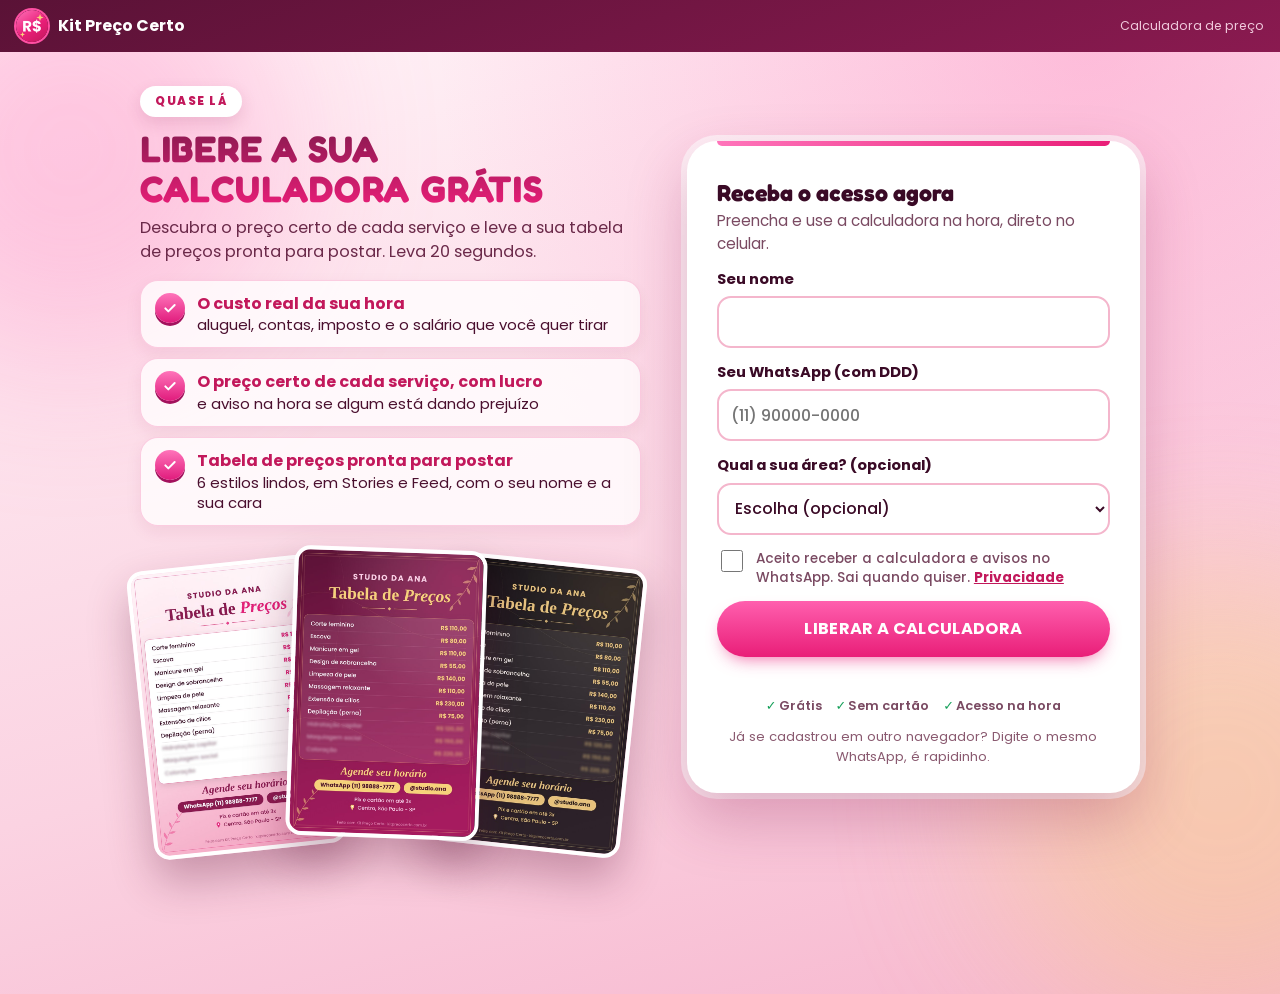
==== calculadora.html @ 75331046 "Calculadora: formulario de cadastro redesenhado (beneficios, previa das tabelas, card destacado) Co-" ====
<!doctype html>
<html lang="pt-BR"><head><meta charset="utf-8">
<meta name="viewport" content="width=device-width, initial-scale=1, viewport-fit=cover">
<meta name="robots" content="noindex,nofollow">
<title>Calculadora de preço · Kit Preço Certo</title>
<meta name="theme-color" content="#C2185B">
<link rel="icon" type="image/png" href="favicon.png"><link rel="apple-touch-icon" href="apple-touch-icon.png">
<link rel="preconnect" href="https://fonts.googleapis.com"><link rel="preconnect" href="https://fonts.gstatic.com" crossorigin>
<link href="https://fonts.googleapis.com/css2?family=Fredoka:wght@600;700&family=Poppins:wght@400;500;600;700;800&family=Dancing+Script:wght@700&family=Playfair+Display:ital,wght@0,500;0,600;0,700;1,500;1,600&display=swap" rel="stylesheet">
<style>
:root{--magenta:#C2185B;--magenta-d:#9C1049;--pink:#E91E78;--rose:#F4B6CC;--blush:#FCE9F0;--nude:#F8EDE6;--cream:#FFFAF7;--gold:#C9A24B;--gold-l:#F3E3B6;--ink:#3A0A26;--mut:#7A4A62;--line:#F0CFDB;--ok:#1b7a4a;--bad:#B00020;--yellow:#FFF3C4}
*{box-sizing:border-box}
html{-webkit-text-size-adjust:100%}
body{margin:0;background:var(--cream);color:var(--ink);font-family:Poppins,system-ui,sans-serif;font-size:16px;line-height:1.5;padding-bottom:calc(82px + env(safe-area-inset-bottom))}
.top{position:sticky;top:0;z-index:20;background:#fff;border-bottom:1px solid var(--line);padding:10px 16px;display:flex;align-items:center;gap:10px}
.top img{width:32px;height:32px;border-radius:50%}
.top b{color:var(--magenta);font-size:1rem}
.top span{margin-left:auto;font-size:.78rem;color:var(--mut)}
main{max-width:600px;margin:0 auto;padding:18px 16px 24px}
h1{font-family:"Playfair Display",Georgia,serif;font-size:1.65rem;line-height:1.15;margin:4px 0 6px}
h2{font-family:"Playfair Display",Georgia,serif;font-size:1.3rem;margin:0 0 4px}
.lead{color:var(--mut);margin:0 0 16px;font-size:.95rem}
.step{display:none}.step.on{display:block}
.card{background:#fff;border:1px solid var(--line);border-radius:18px;padding:16px;margin:0 0 14px;box-shadow:0 10px 24px rgba(194,24,91,.06)}
.card h3{margin:0 0 10px;font-size:1rem;color:var(--magenta)}
label{display:block;font-weight:600;font-size:.9rem;margin:12px 0 4px}
label small{font-weight:400;color:var(--mut)}
.in{width:100%;font:500 1.05rem Poppins,sans-serif;color:var(--ink);background:var(--yellow);border:1.5px solid #E8D48A;border-radius:12px;padding:12px 14px;min-height:48px;outline:none}
.in:focus{border-color:var(--magenta);box-shadow:0 0 0 3px rgba(194,24,91,.15)}
.in.txt{background:#fff;border-color:var(--line)}
.pre{position:relative}.pre i{position:absolute;left:14px;top:50%;transform:translateY(-50%);font-style:normal;color:var(--mut);font-weight:600;pointer-events:none}.pre .in{padding-left:44px}
.pc{position:relative}.pc i{position:absolute;right:14px;top:50%;transform:translateY(-50%);font-style:normal;color:var(--mut);font-weight:600;pointer-events:none}.pc .in{padding-right:36px}
.tot{display:flex;justify-content:space-between;align-items:baseline;border-top:2px dashed var(--line);margin-top:14px;padding-top:12px;font-weight:700}
.hero{background:linear-gradient(135deg,var(--magenta),var(--magenta-d));color:#fff;border-radius:20px;padding:20px 18px;text-align:center;margin:0 0 14px}
.hero small{color:var(--gold-l);font-weight:600;display:block}
.hero strong{display:block;font-family:"Playfair Display",Georgia,serif;font-size:2.6rem;line-height:1.1;margin:4px 0}
.hero p{margin:6px 0 0;font-size:.88rem;color:#FCE9F0}
.banner{background:var(--gold-l);border-radius:14px;padding:12px 14px;margin:0 0 14px;font-size:.9rem}
.banner button{margin-top:8px}
.btn{display:block;width:100%;border:0;border-radius:999px;padding:14px 18px;min-height:50px;font:700 1rem Poppins,sans-serif;color:#fff;background:linear-gradient(135deg,var(--pink),var(--magenta));box-shadow:0 8px 18px rgba(194,24,91,.25);cursor:pointer}
.btn.o{background:#fff;color:var(--magenta);border:2px solid var(--rose);box-shadow:none}
.btn.s{display:inline-block;width:auto;min-height:40px;padding:8px 16px;font-size:.85rem}
.btn.g{background:none;border:0;box-shadow:none;color:var(--mut);text-decoration:underline;font-weight:500;min-height:40px}
.stats{display:grid;grid-template-columns:1fr 1fr;gap:10px;margin:0 0 14px}
.stat{background:#fff;border:1px solid var(--line);border-top:3px solid var(--gold);border-radius:14px;padding:10px 12px;text-align:center}
.stat small{display:block;font-size:.7rem;text-transform:uppercase;letter-spacing:.04em;color:var(--mut)}
.stat b{font-family:"Playfair Display",Georgia,serif;font-size:1.6rem;color:var(--magenta);line-height:1.2}
.svc{background:#fff;border:1px solid var(--line);border-radius:18px;padding:14px;margin:0 0 12px;box-shadow:0 10px 24px rgba(194,24,91,.06)}
.svc .g3{display:grid;grid-template-columns:1fr 1fr 1fr;gap:8px}
.svc label{margin:10px 0 3px;font-size:.78rem}
.extag{display:inline-block;margin-left:6px;background:#FFF0C2;color:#8A6208;border-radius:999px;padding:1px 9px;font-size:.66rem;font-weight:700;text-transform:uppercase;letter-spacing:.04em;vertical-align:middle}
.hint{margin:-4px 0 10px;font-size:.88rem;color:#7a4a62}.hint b{color:#C2185B}
.svc .in{padding:10px 10px;font-size:1rem}
.svc .pre .in{padding-left:34px}.svc .pre i{left:10px}
.res{margin-top:12px;background:var(--blush);border-radius:14px;padding:12px 14px;display:flex;align-items:center;justify-content:space-between;gap:10px}
.res small{display:block;color:var(--mut);font-size:.72rem;text-transform:uppercase;letter-spacing:.04em}
.res strong{font-family:"Playfair Display",Georgia,serif;font-size:1.8rem;color:var(--magenta);line-height:1.1}
.badge{display:inline-block;border-radius:999px;padding:5px 12px;font-size:.78rem;font-weight:700}
.b-ok{background:#d9f3e3;color:var(--ok)}.b-at{background:#fff0c2;color:#8a6208}.b-pr{background:#ffd9e6;color:var(--bad)}.b-no{background:#eee;color:#666}
.lucro{margin-top:8px;font-size:.88rem;color:var(--mut)}.lucro b.neg{color:var(--bad)}
.rm{float:right;font-size:.8rem}
details{background:#fff;border:1px solid var(--line);border-radius:14px;padding:12px 14px;margin:0 0 14px}
summary{font-weight:600;cursor:pointer}
details p{margin:8px 0 0;font-size:.9rem;color:var(--mut)}
.tbl{width:100%;border-collapse:collapse}.tbl td{padding:11px 4px;border-bottom:1px solid var(--line)}.tbl td:last-child{text-align:right;font-weight:700;color:var(--magenta)}
.note{font-size:.8rem;color:var(--mut)}
.nav{position:fixed;left:0;right:0;bottom:0;z-index:30;background:#fff;border-top:1px solid var(--line);display:grid;grid-template-columns:repeat(3,1fr);padding:6px 8px calc(6px + env(safe-area-inset-bottom))}
.nav button{background:none;border:0;border-radius:12px;padding:8px 4px;font:600 .78rem Poppins,sans-serif;color:var(--mut);cursor:pointer;display:flex;flex-direction:column;align-items:center;gap:2px;min-height:54px}
.nav button b{display:grid;place-items:center;width:26px;height:26px;border-radius:50%;background:var(--blush);color:var(--magenta);font-size:.85rem}
.nav button.on{color:var(--magenta)}.nav button.on b{background:var(--magenta);color:#fff}
.toast{position:fixed;left:50%;bottom:calc(92px + env(safe-area-inset-bottom));transform:translateX(-50%);background:var(--ink);color:#fff;border-radius:999px;padding:10px 18px;font-size:.88rem;opacity:0;pointer-events:none;transition:opacity .25s;z-index:40}
.toast.show{opacity:1}
#imgmodal{position:fixed;inset:0;z-index:60;background:rgba(58,10,38,.88);overflow:auto;padding:16px;display:flex;justify-content:center}
#imgmodal .mbox{max-width:420px;width:100%;margin:auto;text-align:center;color:#fff}
#imgmodal .mt{margin:0 0 10px;font-size:.92rem}
#imgmodal img{width:100%;border-radius:14px;margin:0 0 12px;-webkit-touch-callout:default;-webkit-user-select:auto;user-select:auto}
#imgmodal .btn.g{color:#fff}
@media(min-width:700px){.nav{max-width:600px;margin:0 auto;border:1px solid var(--line);border-radius:18px 18px 0 0}}

/* ===== visual v2 (ameixa + rosa) ===== */
:root{--plum:#5a1236;--plum2:#8a1a50;--hot:#FF4FA3;--hot2:#E91E78;--disp:Fredoka,Poppins,sans-serif;--script:"Dancing Script","Segoe Script",cursive}
.top{background:linear-gradient(135deg,var(--plum),var(--plum2));border-bottom:0}
.top b{color:#fff}.top span{color:#F0C9DC}
.top img{box-shadow:0 0 0 2px var(--hot)}
h1{font-family:var(--disp);font-weight:400;text-transform:uppercase;letter-spacing:.02em;font-size:2.2rem;line-height:1.05;margin:4px 0 8px;background:linear-gradient(180deg,var(--plum2),var(--hot2));-webkit-background-clip:text;background-clip:text;-webkit-text-fill-color:transparent;color:transparent}
h2{font-family:Poppins,sans-serif;font-weight:800;font-size:1.35rem}
.card h3,.svc h3{text-transform:uppercase;letter-spacing:.05em;font-size:.82rem;font-weight:800;color:var(--hot2)}
.card{border-radius:22px;border-color:#F4C4D8}
.hero{background:radial-gradient(circle at 90% 0,rgba(255,79,163,.45),transparent 50%),linear-gradient(160deg,var(--plum),var(--plum2) 62%,#c2185b 135%);border-radius:24px;box-shadow:0 18px 40px rgba(36,8,24,.3)}
.hero small{color:#f6d27a;text-transform:uppercase;letter-spacing:.08em;font-weight:700}
.hero strong{font-family:Poppins,sans-serif;font-weight:800;text-shadow:0 0 24px rgba(255,79,163,.7)}
.btn{background:linear-gradient(135deg,var(--hot),var(--hot2));text-transform:uppercase;letter-spacing:.04em;font-weight:800;font-size:.92rem;box-shadow:0 10px 24px rgba(233,30,120,.4)}
.btn.o{background:#fff;color:var(--hot2);border-color:var(--hot)}
.btn.g{background:none;text-transform:none;letter-spacing:0;font-weight:500}
.btn.s{font-size:.8rem}
.stat{border-top:0;border-radius:18px;background:linear-gradient(180deg,#fff,var(--blush));border-color:#F4C4D8}
.stat b{font-family:Poppins,sans-serif;font-weight:800}
.res strong{font-family:Poppins,sans-serif;font-weight:800;color:var(--hot2)}
.banner{background:var(--blush);border:1px solid #F4C4D8;border-radius:16px}
.nav{background:var(--plum);border-top:0}
.nav button{color:#E3B9CE}.nav button b{background:rgba(255,255,255,.12);color:#fff}
.nav button.on{color:#fff}.nav button.on b{background:linear-gradient(135deg,var(--hot),var(--hot2));box-shadow:0 0 0 2px #fff}
@media(min-width:700px){.nav{border:0}}
.tbl td:last-child{color:var(--hot2);white-space:nowrap;padding-left:12px}

/* ===== visual v3: igual ao site (topo vinho, titulo cromado, botoes 3D, brilhos de fundo) ===== */
:root{--script:"Dancing Script","Segoe Script",cursive}
html{background:var(--cream)}
body{background:transparent}
body::before,body::after{content:"";position:fixed;z-index:-1;pointer-events:none;border-radius:50%;filter:blur(80px)}
body::before{width:420px;height:420px;left:-140px;top:-60px;background:#FF7DBB;opacity:.35;animation:f1 16s ease-in-out infinite}
body::after{width:460px;height:460px;right:-170px;bottom:-120px;background:#f6d27a;opacity:.4;animation:f2 18s ease-in-out infinite}
@keyframes f1{0%,100%{transform:translate(0,0)}50%{transform:translate(40px,50px)}}
@keyframes f2{0%,100%{transform:translate(0,0)}50%{transform:translate(-50px,-30px)}}
.top{background:linear-gradient(160deg,#5a1236,#8a1a50)}
main{padding-top:0}
.step>h1{margin:0 -16px;padding:18px 16px 4px;text-align:center;font-family:var(--disp);font-weight:700;text-transform:uppercase;letter-spacing:.025em;font-size:clamp(1.9rem,9vw,2.5rem);line-height:1.05;
  background:linear-gradient(180deg,#FFFFFF 0%,#FFFFFF 46%,#FFE1EF 62%,#FFA9D1 82%,#FF7DBB 100%),linear-gradient(160deg,#5a1236,#8a1a50);
  -webkit-background-clip:text;background-clip:text;-webkit-text-fill-color:transparent;color:transparent;position:relative;filter:drop-shadow(0 2px 0 #7d1148) drop-shadow(0 4px 0 #3a0a26)}
.step>h1:before{content:"♡";display:block;font-size:1.3rem;line-height:1;margin-bottom:6px;-webkit-text-fill-color:#FF8EC6;color:#FF8EC6;filter:drop-shadow(0 0 8px rgba(255,79,163,.8));font-family:Arial,sans-serif;font-weight:400}
.step>h1+.lead{margin:0 -16px 16px;padding:6px 18px 22px;text-align:center;color:#FFD3E8;background:linear-gradient(160deg,#5a1236,#8a1a50 70%,#c2185b 140%);font-size:.95rem}
.step>h1{background-color:transparent}
/* faixa vinho atras do titulo: pseudo do main */
.step{position:relative}
.step:before{content:"";position:absolute;left:-16px;right:-16px;top:0;height:92px;background:linear-gradient(160deg,#5a1236,#8a1a50);z-index:-1}
.btn:not(.s):not(.o):not(.g){background:linear-gradient(180deg,#FF74BA 0%,#FF3A98 48%,#E01B7C 100%);border:1.5px solid rgba(255,255,255,.6);letter-spacing:.03em;text-shadow:0 1px 2px rgba(120,0,60,.35);
  box-shadow:inset 0 2px 0 rgba(255,255,255,.55),inset 0 -3px 0 rgba(130,0,70,.22),0 5px 0 #A3125D,0 16px 30px rgba(233,30,120,.45);transition:transform .15s,box-shadow .15s}
.btn:not(.s):not(.o):not(.g):active{transform:translateY(4px);box-shadow:inset 0 2px 0 rgba(255,255,255,.5),0 1px 0 #A3125D,0 8px 16px rgba(233,30,120,.4)}
.btn.s{background:linear-gradient(180deg,#FF74BA,#E01B7C);border:1.5px solid rgba(255,255,255,.6);box-shadow:inset 0 2px 0 rgba(255,255,255,.5),0 3px 0 #A3125D}
.btn.o{border:2px solid var(--hot);box-shadow:0 4px 0 rgba(233,30,120,.25)}
.card h3{display:flex;align-items:center;gap:10px}
.card h3:before{content:"";width:12px;height:12px;border-radius:50%;background:radial-gradient(circle at 32% 25%,#FF8CC4,#FF4FA3 45%,#E91E78);box-shadow:0 0 0 3px #fff,0 0 0 4px rgba(233,30,120,.35)}
.hero small{font-family:var(--script);text-transform:none;font-size:1.5rem;letter-spacing:0;color:#f6d27a}
.nav button b{background:rgba(255,255,255,.14)}
.nav button.on b{background:radial-gradient(circle at 32% 25%,#FF8CC4,#FF4FA3 45%,#E91E78);color:#5a1236;box-shadow:0 0 0 3px #fff,0 0 0 4px rgba(233,30,120,.4)}
@media(prefers-reduced-motion:reduce){body::before,body::after{animation:none}}

.step:before{display:none}
.step>h1{background:linear-gradient(180deg,#5a1236,#701744);-webkit-background-clip:border-box;background-clip:border-box;-webkit-text-fill-color:#fff;color:#fff;filter:none;
  text-shadow:0 2px 0 #D43A86,0 4px 0 #7d1148,0 7px 10px rgba(20,2,12,.45)}
.step>h1:before{-webkit-text-fill-color:#FF8EC6;text-shadow:none}
.step>h1+.lead{background:linear-gradient(180deg,#701744,#8a1a50 60%,#a8195a)}
.btn.g,.btn.g.s{background:none;border:0;box-shadow:none;text-shadow:none;color:var(--mut);text-transform:none;letter-spacing:0}
.rm{padding:4px 8px}

h2,h3.title{font-family:var(--disp);font-weight:700;font-size:1.4rem;text-transform:none}
.card h3{font-family:Poppins,sans-serif}

.pvbox{max-width:360px;margin:0 auto 14px;border-radius:16px;overflow:hidden;box-shadow:0 14px 34px rgba(90,18,54,.25);background:#fff}
.pvbox canvas{display:block;width:100%;height:auto}
.sec{margin:0 0 8px;font-weight:700;color:var(--ink);display:flex;align-items:center;gap:8px}
.sec b{display:grid;place-items:center;width:24px;height:24px;border-radius:50%;background:linear-gradient(180deg,#FF74BA,#E01B7C);color:#fff;font-size:.8rem}
.sec small{font-weight:400;color:var(--mut)}
.themes{display:grid;grid-template-columns:repeat(3,1fr);gap:8px}
.themes button{border:2px solid #F0CFDB;background:#fff;border-radius:14px;padding:8px 6px 6px;cursor:pointer;font:600 .78rem Poppins,sans-serif;color:var(--ink);display:flex;flex-direction:column;align-items:center;gap:6px}
.themes button i{display:block;width:100%;height:34px;border-radius:9px}
.themes button.on{border-color:#E91E78;box-shadow:0 0 0 3px rgba(233,30,120,.18)}
.seg{display:grid;grid-template-columns:1fr 1fr;gap:8px}
.seg button{border:2px solid #F0CFDB;background:#fff;border-radius:999px;padding:10px;font:600 .88rem Poppins,sans-serif;color:var(--ink);cursor:pointer}
.seg button.on{background:#E91E78;border-color:#E91E78;color:#fff}
input[type=file].in{background:#fff;padding:10px}

/* v39: telas mais compactas no celular */
body{padding-bottom:calc(66px + env(safe-area-inset-bottom))}
main{padding-top:0}
.step>h1{font-size:clamp(1.35rem,6.2vw,1.75rem)!important;padding:12px 16px 2px!important;line-height:1.1!important}
.step>h1:before{display:none!important}
.step>h1+.lead{padding:2px 18px 14px!important;font-size:.85rem!important;margin-bottom:12px!important}
.stats{grid-template-columns:repeat(4,1fr);gap:6px;margin-bottom:10px}
.stat{padding:7px 4px;border-radius:12px}
.stat small{font-size:.58rem;line-height:1.15;letter-spacing:.02em}
.stat b{font-size:1.05rem!important}
.in{min-height:44px;padding:9px 12px;font-size:1rem}
.card{padding:14px;margin-bottom:10px}
.nav{padding:3px 8px calc(3px + env(safe-area-inset-bottom))}
.nav button{min-height:46px;padding:4px;font-size:.74rem;gap:1px}
.nav button b{width:22px;height:22px;font-size:.78rem;box-shadow:none!important}
.nav button.on b{box-shadow:0 0 0 2px #fff!important}

#studio,.svc input[data-f="n"],input.in.txt[data-f="n"]{font-weight:700}
/* botões unificados com o site (sem brilho) */
.btn.btn.btn.btn{display:flex;align-items:center;justify-content:center;text-align:center;gap:8px;width:100%;min-height:46px;padding:0 20px;border:0;border-radius:999px;font:700 .84rem Poppins,sans-serif;text-transform:uppercase;letter-spacing:.06em;text-shadow:none;color:#fff;background:linear-gradient(180deg,#FF5FAE,#E91E78);box-shadow:0 8px 18px -8px rgba(233,30,120,.75)}
.btn.btn.btn.btn:active{transform:translateY(1px);box-shadow:0 3px 8px -4px rgba(233,30,120,.6)}
.btn.s.btn.btn{display:inline-flex;width:auto;min-height:42px;padding:0 18px;font-size:.78rem}
.btn.o.btn.btn{background:#fff;color:#C2185B;border:1.5px solid #C2185B;box-shadow:none}
.btn.g.btn.btn{background:none;border:0;box-shadow:none;color:var(--mut);text-transform:none;letter-spacing:0;font-weight:500;min-height:40px;text-decoration:underline}
.btn[data-go]:after{content:"→";font-size:1.1em;line-height:1}
</style><script>try{if(/[?&]ignorar=1/.test(location.search))localStorage.setItem("umami.disabled","1");if(/[?&]ignorar=0/.test(location.search))localStorage.removeItem("umami.disabled")}catch(e){}</script>
<script defer src="https://stats.kitprecocerto.com.br/script.js" data-website-id="849c7c60-d34a-4f54-abd3-b72d5e8b705a"></script>
</head><body>
<script>(function(){var h=document.documentElement;try{if(/[?&]ignorar=1/.test(location.search))localStorage.setItem("kpc_ok","1");if(!localStorage.getItem("kpc_ok"))h.className+=" lock";}catch(e){h.className+=" lock";}})();</script>
<style>
html.lock main,html.lock nav,html.lock .toast{display:none!important}
html.lock{background:radial-gradient(circle at 85% 4%,rgba(255,79,163,.28),transparent 45%),linear-gradient(165deg,#fff4f8 0%,#fbd3e2 62%,#f4a7c3 120%) no-repeat;min-height:100%}
html.lock body{background:transparent;min-height:100vh}
#gate{display:none;padding:22px 18px 70px}
html.lock #gate{display:block}
#gate .gw{max-width:1000px;margin:0 auto;display:grid;gap:22px}
#gate .gk{display:inline-block;font:800 .74rem Poppins,sans-serif;letter-spacing:.13em;text-transform:uppercase;color:#C2185B;background:#fff;border-radius:999px;padding:7px 15px;box-shadow:0 6px 16px rgba(138,26,80,.14)}
#gate h1{margin:12px 0 8px;font:700 clamp(1.8rem,7.4vw,2.3rem)/1.08 Fredoka,Poppins,sans-serif;color:#5a1236}
#gate h1 em{font-style:normal;color:#E91E78}
#gate .gs{margin:0 0 16px;color:#6b2a4a;font-size:1.02rem;line-height:1.45}
#gate .gb{list-style:none;margin:0;padding:0;display:grid;gap:10px}
#gate .gb li{display:flex;gap:12px;align-items:flex-start;background:rgba(255,255,255,.78);border:1px solid rgba(233,30,120,.2);border-radius:18px;padding:12px 14px;box-shadow:0 6px 16px rgba(138,26,80,.08);color:#4a0f2e;font-size:.93rem;line-height:1.35}
#gate .gb i{flex:none;width:30px;height:30px;border-radius:50%;background:linear-gradient(180deg,#FF74BA,#E01B7C);display:grid;place-items:center;box-shadow:0 3px 0 #A3125D}
#gate .gb i svg{width:16px;height:16px;fill:none;stroke:#fff;stroke-width:3;stroke-linecap:round;stroke-linejoin:round}
#gate .gb b{display:block;color:#C2185B;font-size:1rem;margin-bottom:1px}
#gate .gt{display:flex;align-items:center;gap:12px;margin-top:16px}
#gate .gt .th{display:flex}
#gate .gt .th img{width:50px;height:76px;object-fit:cover;border-radius:9px;border:2px solid #fff;box-shadow:0 6px 14px rgba(90,18,54,.25);margin-left:-14px}
#gate .gt .th img:first-child{margin-left:0;transform:rotate(-5deg)}#gate .gt .th img:nth-child(2){transform:rotate(2deg)}#gate .gt .th img:nth-child(3){transform:rotate(-2deg)}#gate .gt .th img:nth-child(4){transform:rotate(5deg)}
#gate .gt span{font-weight:700;color:#5a1236;font-size:.92rem;line-height:1.3}
#gate .gd{display:none}
#gate .gc{position:relative;background:#fff;border-radius:30px;padding:26px 20px 22px;box-shadow:0 26px 60px rgba(138,26,80,.28),0 0 0 6px rgba(255,255,255,.6)}
#gate .gc::before{content:"";position:absolute;left:30px;right:30px;top:0;height:5px;border-radius:0 0 8px 8px;background:linear-gradient(90deg,#FF74BA,#E91E78)}
#gate .gc h2{margin:6px 0 4px;font:700 1.45rem/1.15 Fredoka,Poppins,sans-serif;color:#3a0a26}
#gate .gc .gl{margin:0 0 6px;color:#7A4A62;font-size:.95rem}
#gate label{display:block;font-weight:700;font-size:.92rem;margin:13px 0 6px;color:#3a0a26}
#gate .in{background:#fff;border:2px solid #F4B6CC;border-radius:14px;min-height:52px}
#gate .in:focus{border-color:#E91E78;box-shadow:0 0 0 4px rgba(233,30,120,.15)}
#gate select.in{appearance:auto}
#gate .chk{display:flex;gap:10px;align-items:flex-start;margin:14px 0;font-size:.85rem;color:#7A4A62;line-height:1.4}
#gate .chk input{width:22px;height:22px;margin-top:1px;flex:none;accent-color:#E91E78}
#gate .chk label{margin:0;font-weight:500;font-size:.85rem;color:#7A4A62}
#gate .btn{min-height:56px;font-size:1.02rem;letter-spacing:.02em;display:flex;align-items:center;justify-content:center;gap:10px}
#gate .err{color:#C62828;font-weight:600;font-size:.92rem;min-height:1.2em;margin-top:10px}
#gate .gf{display:flex;flex-wrap:wrap;gap:6px 14px;justify-content:center;margin:12px 0 0;font-size:.8rem;color:#7A4A62;font-weight:600}
#gate .gf span:before{content:"✓ ";color:#16a05a;font-weight:800}
#gate a{color:#C2185B;font-weight:700}
#gate .sm{font-size:.82rem;margin:12px 0 0;text-align:center;color:#8a5a70}
@media(min-width:861px){
 #gate{padding:34px 24px 80px}
 #gate .gw{grid-template-columns:minmax(0,1.05fr) minmax(0,.95fr);gap:46px;align-items:center}
 #gate .gc{padding:32px 30px 26px}
 #gate .gt{display:none}
 #gate .gd{display:block;position:relative;height:300px;margin-top:22px}
 #gate .gd img{position:absolute;height:290px;width:auto;border-radius:16px;border:4px solid #fff;box-shadow:0 22px 44px rgba(90,18,54,.32)}
 #gate .gd img:nth-child(1){left:0;top:14px;transform:rotate(-6deg)}#gate .gd img:nth-child(2){left:30%;top:0;transform:rotate(2deg);z-index:2}#gate .gd img:nth-child(3){left:60%;top:12px;transform:rotate(6deg);z-index:1}#gate .gd img:nth-child(4){display:none}
}
</style>


<div class="top"><a href="./" onclick="return confirm('Sair da calculadora? O que você preencheu pode ser perdido.')" aria-label="Ir para a página inicial" style="display:flex;align-items:center;gap:10px;text-decoration:none"><img src="favicon.png" alt=""><b>Kit Preço Certo</b></a><span>Calculadora de preço</span></div>
<section id="gate" aria-label="Cadastro para liberar a calculadora"><div class="gw">
<div class="gi">
<span class="gk">Quase lá</span>
<h1>Libere a sua <em>calculadora grátis</em></h1>
<p class="gs">Descubra o preço certo de cada serviço e leve a sua tabela de preços pronta para postar. Leva 20 segundos.</p>
<ul class="gb">
<li><i><svg viewBox="0 0 24 24" aria-hidden="true"><path d="M5 12.5l4.5 4.5L19 7.5"/></svg></i><span><b>O custo real da sua hora</b>aluguel, contas, imposto e o salário que você quer tirar</span></li>
<li><i><svg viewBox="0 0 24 24" aria-hidden="true"><path d="M5 12.5l4.5 4.5L19 7.5"/></svg></i><span><b>O preço certo de cada serviço, com lucro</b>e aviso na hora se algum está dando prejuízo</span></li>
<li><i><svg viewBox="0 0 24 24" aria-hidden="true"><path d="M5 12.5l4.5 4.5L19 7.5"/></svg></i><span><b>Tabela de preços pronta para postar</b>6 estilos lindos, em Stories e Feed, com o seu nome e a sua cara</span></li>
</ul>
<div class="gt"><div class="th"><img src="tab-rosa.jpg?v=4" alt="" width="50" height="76"><img src="tab-vinho.jpg?v=4" alt="" width="50" height="76"><img src="tab-lilas.jpg?v=4" alt="" width="50" height="76"><img src="tab-verde.jpg?v=4" alt="" width="50" height="76"></div><span>Veja como sua tabela<br>vai ficar linda</span></div>
<div class="gd" aria-hidden="true"><img src="tab-rosa.jpg?v=4" alt=""><img src="tab-vinho.jpg?v=4" alt=""><img src="tab-preto.jpg?v=4" alt=""><img src="tab-lilas.jpg?v=4" alt=""></div>
</div>
<div class="gc">
<h2>Receba o acesso agora</h2>
<p class="gl">Preencha e use a calculadora na hora, direto no celular.</p>
<form id="gf" novalidate>
<label for="gn">Seu nome</label><input class="in" id="gn" name="nome" type="text" autocomplete="given-name" maxlength="60">
<label for="gz">Seu WhatsApp (com DDD)</label><input class="in" id="gz" name="zap" type="tel" inputmode="tel" autocomplete="tel" placeholder="(11) 90000-0000">
<label for="ga">Qual a sua área? (opcional)</label><select class="in" id="ga" name="area"><option value="">Escolha (opcional)</option><option>Unhas</option><option>Cabelo</option><option>Sobrancelha</option><option>Cílios</option><option>Maquiagem</option><option>Estética</option><option>Massagem</option><option>Outra área</option></select>
<div class="chk"><input id="go" name="ok" type="checkbox"><label for="go">Aceito receber a calculadora e avisos no WhatsApp. Sai quando quiser. <a href="privacidade.html" target="_blank" rel="noopener">Privacidade</a></label></div>
<button class="btn" type="submit" id="gb">Liberar a calculadora</button>
<div class="err" id="ge" role="alert"></div>
</form>
<div class="gf"><span>Grátis</span><span>Sem cartão</span><span>Acesso na hora</span></div>
<p class="sm">Já se cadastrou em outro navegador? Digite o mesmo WhatsApp, é rapidinho.</p>
</div>
</div></section>
<script>(function(){
var f=document.getElementById('gf');if(!f)return;
var URL_='https://n8n-n8n.wg1izd.easypanel.host/webhook/kit-preco-certo-lead';
function clean(v){return String(v||'').toLowerCase().replace(/[^a-z0-9_-]/g,'').slice(0,30);}
var o='';try{var q=new URLSearchParams(location.search);o=clean(q.get('o')||q.get('utm_source'));}catch(e){}
var origem=o?'calc-'+o:'calc-link';
f.addEventListener('submit',function(ev){
 ev.preventDefault();var e=document.getElementById('ge');e.textContent='';
 var nome=f.elements.nome.value.trim(),zap=f.elements.zap.value.replace(/\D/g,'');
 if(nome.length<2){e.textContent='Digite seu nome.';f.elements.nome.focus();return;}
 if(!/^[1-9][1-9]9\d{8}$/.test(zap)){e.textContent='Digite seu WhatsApp com DDD, com 11 números. Ex.: (11) 91234-5678';f.elements.zap.focus();return;}
 if(!f.elements.ok.checked){e.textContent='Marque a caixinha para continuar.';return;}
 var b=document.getElementById('gb');b.disabled=true;b.textContent='Liberando...';
 try{fetch(URL_,{method:'POST',mode:'no-cors',headers:{'Content-Type':'text/plain'},body:JSON.stringify({nome:nome,whatsapp:zap,area:f.elements.area.value,consentimento:true,origem:origem,data:new Date().toISOString()}),keepalive:true});}catch(x){}
 try{localStorage.setItem('kpc_ok','1');}catch(x){}
 setTimeout(function(){document.documentElement.className=document.documentElement.className.replace(/\s*\block\b/,'');window.scrollTo(0,0);},350);
});
})();</script>
<main>
<div class="banner" id="inapp" style="display:none;background:#FFF3C4;border:1px solid #E8D48A"><b>✨ Truque de 5 segundos</b><br>Toque nos <b>3 pontinhos ⋮</b> lá em cima e escolha <b>“Abrir no navegador”</b>. Assim você consegue salvar a tabela na galeria e seus números ficam guardados. 
<button class="btn s" id="openchrome" type="button" style="display:none;margin-top:8px">Abrir no Chrome</button>
<p class="note" style="margin:8px 0 0">Sem pressa: também dá para tirar um print da tabela pronta.</p></div>

<!-- PASSO 1 -->
<section class="step on" id="s1">
  <h1>Quanto custa a sua hora</h1>
  <p class="lead">Preencha os campos amarelos. O resultado aparece na hora, aqui embaixo.</p>
  <div class="banner" id="exban">Os números abaixo são <b>exemplos</b>, só para você ver a conta funcionando.
    <button class="btn s" id="clear" type="button">Começar com os meus números</button></div>

  <div class="card"><h3>Gastos fixos do mês</h3><p class="hint">Não tem algum desses gastos? Deixe <b>0</b>.</p><div id="fixos"></div>
    <div class="tot"><span>Total de gastos fixos</span><span id="totfix">R$ 0,00</span></div></div>

  <div class="card"><h3>Quanto você quer tirar para você</h3>
    <label for="ret">Retirada mensal desejada <small>(seu salário, além dos gastos)</small></label>
    <div class="pre"><i>R$</i><input class="in" id="ret" inputmode="decimal" autocomplete="off"></div></div>

  <div class="card"><h3>Seu tempo de trabalho</h3>
    <label for="hd">Horas de atendimento por dia</label><input class="in" id="hd" inputmode="decimal" autocomplete="off">
    <label for="dias">Dias trabalhados por semana</label><input class="in" id="dias" inputmode="numeric" autocomplete="off">
    <label for="ocup">Agenda ocupada <small>(parte das horas com cliente; seja realista, 50 a 80%)</small></label>
    <div class="pc"><input class="in" id="ocup" inputmode="decimal" autocomplete="off"><i>%</i></div></div>

  <div class="card"><h3>Taxas e margem <small style="font-weight:400;color:var(--mut)">(valem para todos os serviços)</small></h3>
    <label for="card">Taxa da maquininha / cartão</label><div class="pc"><input class="in" id="card" inputmode="decimal" autocomplete="off"><i>%</i></div>
    <label for="res">Reserva de segurança <small>(sobra extra no preço, para imprevistos. Pode deixar 0%)</small></label><div class="pc"><input class="in" id="res" inputmode="decimal" autocomplete="off"><i>%</i></div></div>

  <div class="hero"><small>O custo da sua hora</small><strong id="ch">R$ 0,00</strong>
    <p id="chd"></p></div>
  <button class="btn" type="button" data-go="2">Próximo: meus serviços</button>
</section>

<!-- PASSO 2 -->
<section class="step" id="s2">
  <h1>Preço sugerido por serviço</h1>
  <p class="lead">Escreva o serviço, o tempo, o material gasto e o que você cobra hoje.</p>
  <div class="banner" id="exban2">Os serviços abaixo são <b>exemplos</b>. Troque pelos seus ou toque em
    <button class="btn s" id="clear2" type="button">Começar com os meus serviços</button></div>
  <div class="stats">
    <div class="stat"><small>Custo da sua hora</small><b id="p-ch">R$ 0</b></div>
    <div class="stat"><small>Serviços</small><b id="p-n">0</b></div>
    <div class="stat"><small>Pedem reajuste</small><b id="p-r">0</b></div>
    <div class="stat"><small>Dando prejuízo</small><b id="p-p">0</b></div>
  </div>
  <div id="svcs"></div>
  <button class="btn o" type="button" id="add">+ Adicionar serviço</button>
  <details style="margin-top:14px"><summary>Como o preço é calculado</summary>
    <p>Custo do tempo = minutos ÷ 60 × custo da sua hora.<br>
    Custo total = custo do tempo + material.<br>
    Preço sugerido = custo total ÷ (1 − taxa da maquininha − reserva), arredondado para cima ao real.<br>
    Lucro hoje = o que você cobra, menos a taxa da maquininha, menos o custo total. Negativo significa que você paga para fazer esse serviço.</p></details>
  <button class="btn" type="button" data-go="3" style="margin-top:6px">Próximo: tabela para postar</button>
</section>

<!-- PASSO 3 -->
<section class="step" id="s3">
  <h1>Tabela de preços pronta</h1>
  <p class="lead">Escolha o modelo, preencha o que quiser e salve a imagem para postar. Tudo é opcional.</p>
  <div class="pvbox"><canvas id="pv" width="540" height="675" aria-label="Prévia da sua tabela de preços"></canvas></div>

  <div class="card">
    <p class="sec"><b>1</b> Escolha o modelo</p>
    <div class="themes" id="themes" role="radiogroup" aria-label="Modelo da tabela"></div>
    <p class="sec" style="margin-top:16px"><b>2</b> Formato</p>
    <div class="seg" id="fmts"><button type="button" data-f="s" class="on">Stories (9:16)</button><button type="button" data-f="f">Feed (4:5)</button></div>
  </div>

  <div class="card">
    <p class="sec"><b>3</b> Seus dados <small>(opcional, aparecem na imagem)</small></p>
    <label for="studio" style="margin-top:6px">Nome do seu studio</label>
    <input class="in txt" id="studio" maxlength="40" autocomplete="off" placeholder="Ex.: Studio da Ana">
    <label for="ig">Instagram</label>
    <input class="in txt" id="ig" maxlength="30" autocomplete="off" autocapitalize="none" placeholder="@seuperfil">
    <label for="zap">WhatsApp</label>
    <input class="in txt" id="zap" maxlength="20" inputmode="tel" autocomplete="off" placeholder="(11) 90000-0000">
    <label for="ad">Endereço <small style="font-weight:500;color:var(--mut)">(bairro e cidade, se preferir)</small></label>
    <input class="in txt" id="ad" maxlength="60" autocomplete="off" placeholder="Ex.: Centro, Osasco - SP">
    <label for="frase">Frase de chamada</label>
    <input class="in txt" id="frase" maxlength="34" autocomplete="off" placeholder="Ex.: Agende seu horário">
    <label for="pag">Formas de pagamento</label>
    <input class="in txt" id="pag" maxlength="60" autocomplete="off" placeholder="Ex.: Pix e cartão em até 3x">
    <label for="obs">Observação</label>
    <input class="in txt" id="obs" maxlength="70" autocomplete="off" placeholder="Ex.: Valores sujeitos a alteração">
    <label for="logo">Sua logo ou foto</label>
    <input class="in txt" id="logo" type="file" accept="image/*">
    <p class="note" style="margin:6px 0 0">A imagem escolhida fica só no seu celular e não é enviada para lugar nenhum.</p>
  </div>

  <button class="btn" type="button" id="img">Salvar imagem para postar</button>
  <div style="height:10px"></div>
  <button class="btn o" type="button" id="copy">Copiar texto para o WhatsApp</button>

  <div class="card" style="margin-top:14px"><p class="sec" style="margin-top:0">Serviços na tabela</p><table class="tbl" id="tbl"></table></div>
  <p class="note" style="margin-top:12px">Seus números ficam salvos só neste aparelho. Os valores iniciais da calculadora eram exemplos: confira os seus antes de divulgar.</p>
  <button class="btn g" type="button" id="reset">Voltar aos exemplos</button>
</section>
</main>

<nav class="nav" aria-label="Passos">
  <button type="button" data-go="1" class="on"><b>1</b>Minha hora</button>
  <button type="button" data-go="2"><b>2</b>Serviços</button>
  <button type="button" data-go="3"><b>3</b>Tabela</button>
</nav>
<div class="toast" id="toast"></div>

<script>
(function(){
var KEY='kpc_calc_v1';
function ex(){return {ex:true,
 fixos:[['Aluguel / cadeira / espaço',900],['Luz, água, internet',200],['Imposto (ex.: DAS do MEI)',80],['Telefone / aplicativos / agenda',80],['Divulgação (anúncios, cartões etc.)',100],['Reposição de equipamentos',120],['Outros gastos fixos (some tudo aqui)',0]].map(function(x){return {l:x[0],v:x[1]};}),
 ret:5000,hd:6,dias:5,ocup:65,card:4,res:10,studio:'',
 sv:[['Corte feminino',60,10,105],['Manicure em gel',60,15,90]].map(function(x,i){return {n:x[0],t:x[1],m:x[2],p:x[3],x:i+1};})};}
var S; try{S=JSON.parse(localStorage.getItem(KEY));}catch(e){} if(!S||!S.fixos||!S.sv)S=ex();
function save(){try{localStorage.setItem(KEY,JSON.stringify(S));}catch(e){}}
function num(v){if(v===''||v==null)return NaN; if(typeof v==='number')return v; v=String(v).trim().replace(/[^\d,.\-]/g,''); if(v.indexOf(',')>-1)v=v.replace(/\./g,'').replace(',','.'); return parseFloat(v);}
function n0(v){var x=num(v);return isNaN(x)?0:x;}
function brl(x,d){d=d==null?2:d;return 'R$ '+x.toLocaleString('pt-BR',{minimumFractionDigits:d,maximumFractionDigits:d});}
function fmt(v){return (v===''||v==null||isNaN(num(v)))?'':String(num(v)).replace('.',',');}
function $(id){return document.getElementById(id);}
function esc(s){return String(s).replace(/[&<>"']/g,function(c){return {'&':'&amp;','<':'&lt;','>':'&gt;','"':'&quot;',"'":'&#39;'}[c];});}
function toast(t){var e=$('toast');e.textContent=t;e.classList.add('show');clearTimeout(toast.t);toast.t=setTimeout(function(){e.classList.remove('show');},2200);}

function calc(){
  var tf=S.fixos.reduce(function(a,f){return a+n0(f.v);},0);
  var hv=n0(S.hd)*n0(S.dias)*4.33*n0(S.ocup)/100;
  var ch=hv>0?(tf+n0(S.ret))/hv:0;
  var den=1-(n0(S.card)+n0(S.res))/100;
  var rows=S.sv.map(function(s){
    var t=n0(s.t); if(!(t>0)) return {ok:false};
    var custo=t/60*ch+n0(s.m);
    var sug=den>0.05?Math.ceil(custo/den-1e-9):NaN;
    var p=num(s.p), has=!isNaN(p)&&p>0;
    var lucro=has?p*(1-n0(S.card)/100)-custo:NaN;
    var st=!has?'no':(p>=sug?'ok':(lucro>=0?'at':'pr'));
    return {ok:true,custo:custo,sug:sug,p:has?p:NaN,lucro:lucro,st:st,price:has?Math.max(p,sug):sug};
  });
  return {tf:tf,hv:hv,ch:ch,rows:rows};
}

/* Passo 1 */
var FIX_IDS=[];
function buildFixos(){
  var h='';
  S.fixos.forEach(function(f,i){h+='<label for="f'+i+'">'+esc(f.l)+'</label><div class="pre"><i>R$</i><input class="in" id="f'+i+'" data-i="'+i+'" inputmode="decimal" autocomplete="off" value="'+esc(fmt(f.v))+'"></div>';});
  $('fixos').innerHTML=h;
}
function fillTop(){
  $('ret').value=fmt(S.ret);$('hd').value=fmt(S.hd);$('dias').value=fmt(S.dias);$('ocup').value=fmt(S.ocup);$('card').value=fmt(S.card);$('res').value=fmt(S.res);$('studio').value=S.studio||'';
}
$('fixos').addEventListener('input',function(e){var i=e.target.getAttribute('data-i');if(i==null)return;S.fixos[+i].v=e.target.value;update();});
[['ret','ret'],['hd','hd'],['dias','dias'],['ocup','ocup'],['card','card'],['res','res']].forEach(function(p){$(p[0]).addEventListener('input',function(){S[p[1]]=this.value;update();});});
$('studio').addEventListener('input',function(){S.studio=this.value;save();});

/* Passo 2 */
function badge(st){return {ok:['b-ok','OK: cobre custos e margem'],at:['b-at','Atenção: pouca folga'],pr:['b-pr','PREJUÍZO: abaixo do custo'],no:['b-no','Informe o que cobra hoje']}[st];}
function buildSvcs(){
  var h='';
  S.sv.forEach(function(s,i){
    h+='<div class="svc" data-i="'+i+'"><button class="btn g s rm" type="button" data-rm="'+i+'">Remover</button>'
     +'<label style="margin-top:0">Serviço'+(s.x?' <span class="extag">exemplo '+s.x+'</span>':'')+'</label><input class="in txt" data-f="n" placeholder="Ex.: Esmaltação em gel" maxlength="60" value="'+esc(s.n||'')+'">'
     +'<div class="g3"><div><label>Tempo (min)</label><input class="in" data-f="t" inputmode="numeric" value="'+esc(fmt(s.t))+'"></div>'
     +'<div><label>Material</label><div class="pre"><i>R$</i><input class="in" data-f="m" inputmode="decimal" value="'+esc(fmt(s.m))+'"></div></div>'
     +'<div><label>Cobro hoje</label><div class="pre"><i>R$</i><input class="in" data-f="p" inputmode="decimal" value="'+esc(fmt(s.p))+'"></div></div></div>'
     +'<div class="res"><div><small>Preço sugerido</small><strong data-o="sug">R$ 0</strong></div><span class="badge" data-o="bd"></span></div>'
     +'<div class="lucro" data-o="lc"></div></div>';
  });
  $('svcs').innerHTML=h;
}
$('svcs').addEventListener('input',function(e){
  var card=e.target.closest('.svc'); if(!card)return; var f=e.target.getAttribute('data-f'); if(!f)return;
  var sv0=S.sv[+card.getAttribute('data-i')]; sv0[f]=e.target.value; if(sv0.x){sv0.x=0;var tg=card.querySelector('.extag');if(tg)tg.remove();} update();
});
$('svcs').addEventListener('click',function(e){
  var r=e.target.getAttribute('data-rm'); if(r==null)return;
  S.sv.splice(+r,1); if(!S.sv.length)S.sv.push({n:'',t:'',m:'',p:''}); buildSvcs(); update();
});
$('add').addEventListener('click',function(){
  if(S.sv.length>=30){toast('Limite de 30 serviços');return;}
  S.sv.push({n:'',t:'',m:'',p:''}); buildSvcs(); update();
  var cards=document.querySelectorAll('.svc'); var last=cards[cards.length-1]; if(last){last.scrollIntoView({behavior:'smooth',block:'center'});last.querySelector('input').focus({preventScroll:true});}
});

function clearAll(){
  S.ex=false; S.fixos.forEach(function(f){f.v='';}); S.ret='';S.hd=8;S.dias=5;S.ocup=65;S.card=4;S.res=10;
  S.sv=[{n:'',t:'',m:'',p:''}]; buildFixos();fillTop();buildSvcs();update();window.scrollTo(0,0);
}
$('clear').addEventListener('click',clearAll);
$('clear2').addEventListener('click',function(){clearAll();go(1);toast('Comece pelos seus gastos fixos');});
$('reset').addEventListener('click',function(){if(confirm('Voltar aos exemplos? Seus números atuais serão apagados deste aparelho.')){S=ex();LOGO=null;buildFixos();fillTop();buildSvcs();buildThemes();update();go(1);}});

/* Atualiza tudo */
function update(){
  var c=calc();
  $('totfix').textContent=brl(c.tf);
  $('ch').textContent=brl(c.ch);
  $('chd').textContent=c.hv>0?('Você tem cerca de '+c.hv.toLocaleString('pt-BR',{maximumFractionDigits:1})+' horas vendáveis por mês. Cada hora precisa render isso para cobrir seus gastos e a sua retirada.'):'Preencha as horas, os dias e a agenda ocupada para calcular.';
  $('exban').style.display=S.ex?'block':'none'; $('exban2').style.display=S.ex?'block':'none';
  $('p-ch').textContent=brl(c.ch,2);
  var n=0,rj=0,pr=0;
  document.querySelectorAll('.svc').forEach(function(card,i){
    var r=c.rows[i]; var q=function(k){return card.querySelector('[data-o='+k+']');};
    if(!r||!r.ok){q('sug').textContent='R$ --';q('bd').className='badge b-no';q('bd').textContent='Informe o tempo do serviço';q('lc').textContent='';return;}
    n++; q('sug').textContent=isNaN(r.sug)?'R$ --':brl(r.sug,0);
    var b=badge(r.st); q('bd').className='badge '+b[0]; q('bd').textContent=b[1];
    if(r.st==='at'||r.st==='pr')rj++; if(r.st==='pr')pr++;
    q('lc').innerHTML=isNaN(r.lucro)?'Custo do serviço: '+brl(r.custo):'Custo do serviço: '+brl(r.custo)+'. Lucro hoje: <b class="'+(r.lucro<0?'neg':'')+'">'+brl(r.lucro)+'</b>';
  });
  $('p-n').textContent=n;$('p-r').textContent=rj;$('p-p').textContent=pr;
  // tabela
  var h='',any=false;
  S.sv.forEach(function(s,i){var r=c.rows[i]; if(!r.ok||isNaN(r.price))return; any=true; h+='<tr><td>'+esc(s.n||('Serviço '+(i+1)))+'</td><td>'+brl(r.price)+'</td></tr>';});
  $('tbl').innerHTML=any?h:'<tr><td style="border:0;color:#7A4A62">Cadastre seus serviços no passo 2 para ver a tabela aqui.</td></tr>';
  save();
}

/* Navegação */
function go(k){if(k==3)setTimeout(pv,0);
  document.querySelectorAll('.step').forEach(function(s){s.classList.toggle('on',s.id==='s'+k);});
  document.querySelectorAll('.nav button').forEach(function(b){b.classList.toggle('on',b.getAttribute('data-go')==k);});
  window.scrollTo(0,0);
}
document.addEventListener('click',function(e){var b=e.target.closest('[data-go]');if(b)go(b.getAttribute('data-go'));});

/* Texto e imagem da tabela */
function lista(){
  var c=calc(),out=[];
  S.sv.forEach(function(s,i){var r=c.rows[i]; if(r.ok&&!isNaN(r.price))out.push({n:(s.n||('Serviço '+(i+1))).trim(),p:r.price});});
  return out;
}
$('copy').addEventListener('click',function(){
  var l=lista(); if(!l.length){toast('Cadastre seus serviços primeiro');return;}
  var c=CFG(),t='*'+(S.studio?S.studio+' · ':'')+'Tabela de preços*\n\n'+l.map(function(x){return x.n+': '+brl(x.p);}).join('\n');if(c.pag)t+='\n\n'+c.pag;if(c.obs)t+='\n'+c.obs;if(c.frase)t+='\n\n'+c.frase;if(c.zap)t+='\nWhatsApp: '+c.zap;if(c.ig)t+='\nInstagram: '+c.ig;
  function ok(){toast('Texto copiado');}
  if(navigator.clipboard&&navigator.clipboard.writeText){navigator.clipboard.writeText(t).then(ok,function(){fallback(t);});}else fallback(t);
  function fallback(t){var a=document.createElement('textarea');a.value=t;document.body.appendChild(a);a.select();try{document.execCommand('copy');ok();}catch(e){toast('Não consegui copiar');}a.remove();}
});
function rr(ctx,x,y,w,h,r){ctx.beginPath();ctx.moveTo(x+r,y);ctx.arcTo(x+w,y,x+w,y+h,r);ctx.arcTo(x+w,y+h,x,y+h,r);ctx.arcTo(x,y+h,x,y,r);ctx.arcTo(x,y,x+w,y,r);ctx.closePath();}
var THEMES={
 rosa:{deco:'circles',n:'Rosa',bg:['#FFF4F8','#FBD3E2','#F4A7C3'],title:'#8a1a50',sub:'#8a1a50',accent:'#E91E78',price:'#E91E78',text:'#3A0A26',card:'#ffffff',pill:'#8a1a50',pillText:'#ffffff',foot:'#8a1a50',glow:'rgba(255,255,255,.7)'},
 vinho:{deco:'frame',n:'Vinho e dourado',bg:['#5a1236','#8a1a50','#a61b5f'],title:'#f6d27a',sub:'#ffd1e6',accent:'#f6d27a',price:'#f6d27a',text:'#ffffff',card:'rgba(255,255,255,.10)',pill:'#f6d27a',pillText:'#4a0f2e',foot:'#ffd1e6',glow:'rgba(255,120,180,.25)'},
 preto:{deco:'frame2',n:'Preto e dourado',bg:['#141114','#211a1f','#2d2229'],title:'#e7c27d',sub:'#e7c27d',accent:'#e7c27d',price:'#e7c27d',text:'#f4ece6',card:'rgba(255,255,255,.07)',pill:'#e7c27d',pillText:'#201519',foot:'#e7c27d',glow:'rgba(231,194,125,.14)'},
 lilas:{deco:'duo',n:'Lilás',bg:['#F7EEFB','#E5CBF2','#CFA6E6'],title:'#5b2a86',sub:'#5b2a86',accent:'#8e44ad',price:'#7b2fa0',text:'#2c1240',card:'#ffffff',pill:'#5b2a86',pillText:'#ffffff',foot:'#5b2a86',glow:'rgba(255,255,255,.7)'},
 verde:{deco:'arc',n:'Verde sálvia',bg:['#F4F8F2','#D8E7D4','#B3CFAE'],title:'#2f5d3a',sub:'#2f5d3a',accent:'#4f8a5b',price:'#2b7a42',text:'#1f3324',card:'#ffffff',pill:'#2f5d3a',pillText:'#ffffff',foot:'#2f5d3a',glow:'rgba(255,255,255,.7)'},
 nude:{deco:'band',n:'Nude',bg:['#FFF9F1','#F1DEC8','#E2C2A3'],title:'#7a4a2e',sub:'#7a4a2e',accent:'#b0693f',price:'#a9552c',text:'#3b2416',card:'#ffffff',pill:'#7a4a2e',pillText:'#ffffff',foot:'#7a4a2e',glow:'rgba(255,255,255,.7)'}
};
var LOGO=null;
function CFG(){if(!S.cfg)S.cfg={t:'rosa',f:'s',ig:'',zap:'',ad:'',frase:'',pag:'',obs:''};return S.cfg;}
function fitFont(g,txt,weight,size,maxW,min,fam){var f=size;g.font=weight+' '+f+'px '+fam;while(f>min&&g.measureText(txt).width>maxW){f-=2;g.font=weight+' '+f+'px '+fam;}return f;}
function ellip(g,txt,maxW){if(g.measureText(txt).width<=maxW)return txt;while(txt.length>3&&g.measureText(txt+'…').width>maxW)txt=txt.slice(0,-1);return txt.trim()+'…';}
function trk(g,px){if('letterSpacing' in g)g.letterSpacing=px+'px';}
function leaf(g,x,y,a,l,w){g.save();g.translate(x,y);g.rotate(a);g.beginPath();g.moveTo(0,0);g.quadraticCurveTo(l*.5,-w,l,0);g.quadraticCurveTo(l*.5,w,0,0);g.fill();g.restore();}
function sprig(g,x,y,a,len){g.save();g.translate(x,y);g.rotate(a);g.lineWidth=3;g.beginPath();g.moveTo(0,0);g.quadraticCurveTo(len*.5,-len*.14,len,0);g.stroke();
 for(var i=1;i<=6;i++){var t=i/7,px=len*t,py=-2*(1-t)*t*len*.14,sz=len*.2*(1-t*.45),sg=i%2?1:-1;leaf(g,px,py,sg*.85,sz,sz*.32);}
 leaf(g,len,0,0,len*.14,len*.05);g.restore();}
function deco(g,T,W,H){var a=T.accent,dark=(T.deco==='frame'||T.deco==='frame2');g.save();
 g.lineWidth=2.5;g.strokeStyle=dark?a:'#fff';g.globalAlpha=dark?.10:.55;
 g.beginPath();g.moveTo(-20,H*.18);g.bezierCurveTo(W*.3,H*.05,W*.55,H*.4,W+20,H*.28);g.stroke();
 g.beginPath();g.moveTo(-20,H*.62);g.bezierCurveTo(W*.25,H*.5,W*.6,H*.85,W+20,H*.7);g.stroke();
 g.lineWidth=1.5;g.globalAlpha*=.8;g.beginPath();g.moveTo(W*.2,-10);g.bezierCurveTo(W*.35,H*.2,W*.1,H*.35,W*.3,H*.55);g.stroke();
 g.globalAlpha=.5;g.strokeStyle=a;g.lineWidth=2;rr(g,22,22,W-44,H-44,dark?8:26);g.stroke();
 if(dark){g.globalAlpha=.3;rr(g,36,36,W-72,H-72,8);g.stroke();}
 g.fillStyle=a;g.strokeStyle=a;g.globalAlpha=dark?.55:.4;
 sprig(g,W-30,30,2.05,300);sprig(g,30,H-30,-1.02,250);
 g.restore();}
function draw(l){
  var c=CFG(),T=THEMES[c.t]||THEMES.rosa,W=1080,H=c.f==='s'?1920:1350,PAD=64;
  var cv=document.createElement('canvas');cv.width=W;cv.height=H;var g=cv.getContext('2d');
  var P='Poppins, sans-serif',SC='"Dancing Script", cursive';
  var bg=g.createLinearGradient(0,0,W*.6,H);bg.addColorStop(0,T.bg[0]);bg.addColorStop(.55,T.bg[1]);bg.addColorStop(1,T.bg[2]);g.fillStyle=bg;g.fillRect(0,0,W,H);deco(g,T,W,H);
  var gl=g.createRadialGradient(W*.85,H*.08,0,W*.85,H*.08,W*.7);gl.addColorStop(0,T.glow);gl.addColorStop(1,'rgba(255,255,255,0)');g.fillStyle=gl;g.fillRect(0,0,W,H);
  g.textBaseline='middle';g.textAlign='center';
  var y=H>1500?130:90;
  if(LOGO){var r=H>1500?100:84,cx=W/2,cy=y+r;g.save();g.beginPath();g.arc(cx,cy,r,0,6.2832);g.closePath();g.clip();
    var sc=Math.max(2*r/LOGO.width,2*r/LOGO.height),iw=LOGO.width*sc,ih=LOGO.height*sc;g.drawImage(LOGO,cx-iw/2,cy-ih/2,iw,ih);g.restore();
    g.strokeStyle=T.accent;g.lineWidth=6;g.beginPath();g.arc(cx,cy,r,0,6.2832);g.stroke();y+=2*r+26;}
  if(S.studio){g.fillStyle=T.sub;var st=S.studio.toUpperCase(),fs0=fitFont(g,st,'600',H>1500?46:40,W-2*PAD,26,P);g.font='600 '+fs0+'px '+P;trk(g,6);g.fillText(st,W/2,y+fs0*.55);trk(g,0);y+=fs0+30;}
  var SF='"Playfair Display", Georgia, serif',t1='Tabela de ',t2='Preços',tf=H>1500?100:88,maxT=W-2*PAD-20;
  while(tf>48){g.font='600 '+tf+'px '+SF;var wa=g.measureText(t1).width;g.font='italic 600 '+tf+'px '+SF;if(wa+g.measureText(t2).width<=maxT)break;tf-=2;}
  g.font='600 '+tf+'px '+SF;var w1=g.measureText(t1).width;g.font='italic 600 '+tf+'px '+SF;var w2=g.measureText(t2).width,tx=(W-w1-w2)/2;g.textAlign='left';
  g.font='600 '+tf+'px '+SF;g.fillStyle=T.title;g.fillText(t1,tx,y+tf*.5);g.font='italic 600 '+tf+'px '+SF;g.fillStyle=T.accent;g.fillText(t2,tx+w1,y+tf*.5);g.textAlign='center';y+=tf+20;
  g.save();g.strokeStyle=T.accent;g.fillStyle=T.accent;g.globalAlpha=.85;g.lineWidth=2.5;g.beginPath();g.moveTo(W/2-160,y+6);g.lineTo(W/2-26,y+6);g.moveTo(W/2+26,y+6);g.lineTo(W/2+160,y+6);g.stroke();g.beginPath();g.moveTo(W/2,y-4);g.lineTo(W/2+10,y+6);g.lineTo(W/2,y+16);g.lineTo(W/2-10,y+6);g.closePath();g.fill();g.restore();y+=52;
  // rodape (altura)
  var pills=[];if(c.zap)pills.push('WhatsApp '+c.zap);if(c.ig)pills.push(c.ig);
  var fh=44;if(c.frase)fh+=84;if(pills.length)fh+=(pills.length===2?160:90);if(c.pag)fh+=48;if(c.ad)fh+=48;if(c.obs)fh+=44;
  var bottom=H-fh-30,top=y+10,avail=bottom-top;
  var n=l.length,cols=n>12?2:1,rpc=Math.ceil(n/cols),gap=36,colW=(W-2*PAD-(cols-1)*gap)/cols;
  var big=H>1500,rh=Math.min(cols===2?(big?110:86):(n<=3?(big?250:180):n<=5?(big?170:130):(big?132:100)),(avail-40)/rpc),fs=Math.max(22,Math.min(cols===2?(big?42:36):(n<=3?(big?68:54):(big?54:46)),rh*.46));
  var cardH=rh*rpc+40;top+=Math.max(0,Math.round((avail-cardH-30)/2*.8));g.save();g.shadowColor='rgba(0,0,0,.10)';g.shadowBlur=36;g.shadowOffsetY=12;g.fillStyle=T.card;rr(g,PAD-20,top-8,W-2*PAD+40,cardH,30);g.fill();g.restore();g.save();g.strokeStyle=T.accent;g.globalAlpha=.45;g.lineWidth=2;rr(g,PAD-20,top-8,W-2*PAD+40,cardH,30);g.stroke();g.restore();
  for(var i=0;i<n;i++){
    var col=Math.floor(i/rpc),row=i%rpc,x0=PAD+col*(colW+gap)+(cols===1?20:6),x1=PAD+col*(colW+gap)+colW-(cols===1?20:6),yy=top+12+row*rh+rh/2;
    var price=brl(l[i].p);g.font='700 '+fs+'px '+P;var pw=g.measureText(price).width;
    g.textAlign='right';g.fillStyle=T.price;g.fillText(price,x1,yy);
    var maxW=x1-x0-pw-50;g.textAlign='left';g.fillStyle=T.text;var nm=l[i].n,f2=fitFont(g,nm,'500',fs,maxW,Math.max(20,fs*.72),P);nm=ellip(g,nm,maxW);g.font='500 '+f2+'px '+P;g.fillText(nm,x0,yy);
    if(row<rpc-1&&i<n-1){g.save();g.strokeStyle=T.text;g.globalAlpha=.13;g.lineWidth=2;g.beginPath();g.moveTo(x0,yy+rh/2);g.lineTo(x1,yy+rh/2);g.stroke();g.restore();}
  }
  // rodape
  var fy=bottom+24;g.textAlign='center';
  if(c.frase){g.fillStyle=T.title;var ff=fitFont(g,c.frase,'italic 600',62,W-2*PAD,36,SF);g.font='italic 600 '+ff+'px '+SF;g.fillText(c.frase,W/2,fy+34);fy+=84;}
  if(pills.length){g.font='600 32px '+P;var ws=pills.map(function(t){return g.measureText(t).width+70;}),tot=ws.reduce(function(a,b){return a+b;},0)+(pills.length-1)*20;
    if(tot<=W-2*PAD){var px=(W-tot)/2;pills.forEach(function(t,k){g.fillStyle=T.pill;rr(g,px,fy,ws[k],64,32);g.fill();g.fillStyle=T.pillText;g.textAlign='center';g.fillText(t,px+ws[k]/2,fy+33);px+=ws[k]+20;});fy+=90;}
    else{var w=Math.min(W-2*PAD,Math.max.apply(null,ws));pills.forEach(function(t){g.fillStyle=T.pill;rr(g,(W-w)/2,fy,w,64,32);g.fill();g.fillStyle=T.pillText;g.textAlign='center';g.fillText(ellip(g,t,w-40),W/2,fy+33);fy+=76;});fy+=14;}}
  if(c.pag){g.fillStyle=T.foot;g.font='500 30px '+P;g.fillText(ellip(g,c.pag,W-2*PAD),W/2,fy+22);fy+=48;}
  if(c.ad){g.font='500 30px '+P;var adt=ellip(g,c.ad,W-2*PAD-70),tw=g.measureText(adt).width,sx=(W-tw-46)/2;g.fillStyle=T.accent;g.beginPath();g.moveTo(sx+4,fy+14);g.arc(sx+15,fy+14,11,Math.PI,0);g.lineTo(sx+15,fy+36);g.closePath();g.fill();g.fillStyle='rgba(255,255,255,.92)';g.beginPath();g.arc(sx+15,fy+14,4.5,0,6.2832);g.fill();g.fillStyle=T.foot;g.textAlign='left';g.fillText(adt,sx+46,fy+22);g.textAlign='center';fy+=48;}
  if(c.obs){g.fillStyle=T.foot;g.globalAlpha=.8;g.font='italic 400 26px '+P;g.fillText(ellip(g,c.obs,W-2*PAD),W/2,fy+20);g.globalAlpha=1;fy+=44;}
  g.fillStyle=T.foot;g.globalAlpha=.55;g.font='500 22px '+P;g.fillText('Feito com Kit Preço Certo · kitprecocerto.com.br',W/2,H-58);g.globalAlpha=1;
  return cv;
}
function pv(){
  var l=lista(),el=$('pv');if(!el)return;var c=CFG(),W=540,H=c.f==='s'?960:675;el.width=W;el.height=H;var g=el.getContext('2d');
  if(!l.length){g.fillStyle='#fff';g.fillRect(0,0,W,H);g.fillStyle='#7A4A62';g.font='500 18px Poppins, sans-serif';g.textAlign='center';g.fillText('Cadastre seus serviços no passo 2',W/2,H/2);return;}
  g.drawImage(draw(l),0,0,W,H);
}
var pvT=null;function pvSoon(){clearTimeout(pvT);pvT=setTimeout(pv,120);}
function fontsReady(cb){var f=function(){cb();};if(document.fonts&&document.fonts.load){Promise.all([document.fonts.load('700 40px Poppins'),document.fonts.load('500 40px Poppins'),document.fonts.load('600 40px Poppins'),document.fonts.load('700 60px "Dancing Script"'),document.fonts.load('600 60px "Playfair Display"'),document.fonts.load('italic 600 60px "Playfair Display"')]).then(f,f);}else f();}
function buildThemes(){var c=CFG(),h='';Object.keys(THEMES).forEach(function(k){var T=THEMES[k];h+='<button type="button" role="radio" data-t="'+k+'" aria-checked="'+(c.t===k)+'" class="'+(c.t===k?'on':'')+'"><i style="background:linear-gradient(135deg,'+T.bg[0]+','+T.bg[2]+');box-shadow:inset 0 0 0 3px '+T.accent+'"></i>'+T.n+'</button>';});$('themes').innerHTML=h;
  [].forEach.call($('fmts').children,function(b){b.classList.toggle('on',b.getAttribute('data-f')===c.f);});
  $('ig').value=c.ig||'';$('zap').value=c.zap||'';$('frase').value=c.frase||'';$('pag').value=c.pag||'';$('obs').value=c.obs||'';$('ad').value=c.ad||'';}
$('themes').addEventListener('click',function(e){var b=e.target.closest('[data-t]');if(!b)return;CFG().t=b.getAttribute('data-t');save();buildThemes();pv();});
$('fmts').addEventListener('click',function(e){var b=e.target.closest('[data-f]');if(!b)return;CFG().f=b.getAttribute('data-f');save();buildThemes();pv();});
[['ig','ig'],['zap','zap'],['ad','ad'],['frase','frase'],['pag','pag'],['obs','obs']].forEach(function(p){$(p[0]).addEventListener('input',function(){var v=this.value;if(p[0]==='ig'){v=v.replace(/\s/g,'');if(v&&v.charAt(0)!=='@')v='@'+v;}CFG()[p[1]]=v;save();pvSoon();});});
$('studio').addEventListener('input',pvSoon);
$('logo').addEventListener('change',function(){var f=this.files&&this.files[0];if(!f)return;var u=URL.createObjectURL(f),im=new Image();im.onload=function(){LOGO=im;pv();};im.src=u;});
/* Janela com a imagem: funciona até no navegador interno do Instagram, onde download direto costuma falhar */
function showImg(cv,b){
  var old=$('imgmodal');if(old)old.remove();
  var url=cv.toDataURL('image/png');
  var m=document.createElement('div');m.id='imgmodal';
  m.innerHTML='<div class="mbox"><p class="mt"><b>Sua tabela está pronta</b><br>Toque e segure na imagem para salvar. Se o seu navegador bloquear, tire um print da tela.</p><img alt="Tabela de preços" src="'+url+'"><button class="btn" type="button" id="mshare">Compartilhar / baixar</button><button class="btn g" type="button" id="mclose">Fechar</button></div>';
  document.body.appendChild(m);
  $('mclose').onclick=function(){m.remove();};
  $('mshare').onclick=function(){
    var f; try{f=new File([b],'tabela-de-precos.png',{type:'image/png'});}catch(e){}
    if(f&&navigator.canShare&&navigator.share&&navigator.canShare({files:[f]})){navigator.share({files:[f],title:'Tabela de preços'}).catch(function(){});return;}
    var a=document.createElement('a');a.href=url;a.download='tabela-de-precos.png';document.body.appendChild(a);a.click();a.remove();
    toast('Se não baixar, toque e segure na imagem');
  };
}
$('img').addEventListener('click',function(){
  var l=lista(); if(!l.length){toast('Cadastre seus serviços primeiro');return;}
  var go1=function(){var cv=draw(l);cv.toBlob(function(b){
    if(!b){toast('Não consegui gerar a imagem');return;}
    showImg(cv,b);
  },'image/png');};
  if(document.fonts&&document.fonts.load){Promise.all([document.fonts.load('700 40px Poppins'),document.fonts.load('500 40px Poppins'),document.fonts.load('600 40px Poppins'),document.fonts.load('700 60px "Dancing Script"'),document.fonts.load('600 60px "Playfair Display"'),document.fonts.load('italic 600 60px "Playfair Display"')]).then(go1,go1);}else go1();
});

/* Seleciona o conteúdo ao focar (facilita trocar o valor no celular) */
document.addEventListener('focusin',function(e){var t=e.target;if(t.classList&&t.classList.contains('in')&&!t.classList.contains('txt')){setTimeout(function(){try{t.select();}catch(x){}},0);}});


/* Navegador interno do Instagram/Facebook: bloqueia download */
(function(){
  var ua=navigator.userAgent||'';
  if(!/Instagram|FBAN|FBAV|FB_IAB/i.test(ua))return;
  $('inapp').style.display='block';
  if(/Android/i.test(ua)){var b=$('openchrome');b.style.display='inline-block';
    b.onclick=function(){var u=location.host+location.pathname;location.href='intent://'+u+'#Intent;scheme=https;package=com.android.chrome;end';};}
})();
buildFixos();fillTop();buildSvcs();buildThemes();update();fontsReady(pv);
})();
</script>
</body></html>
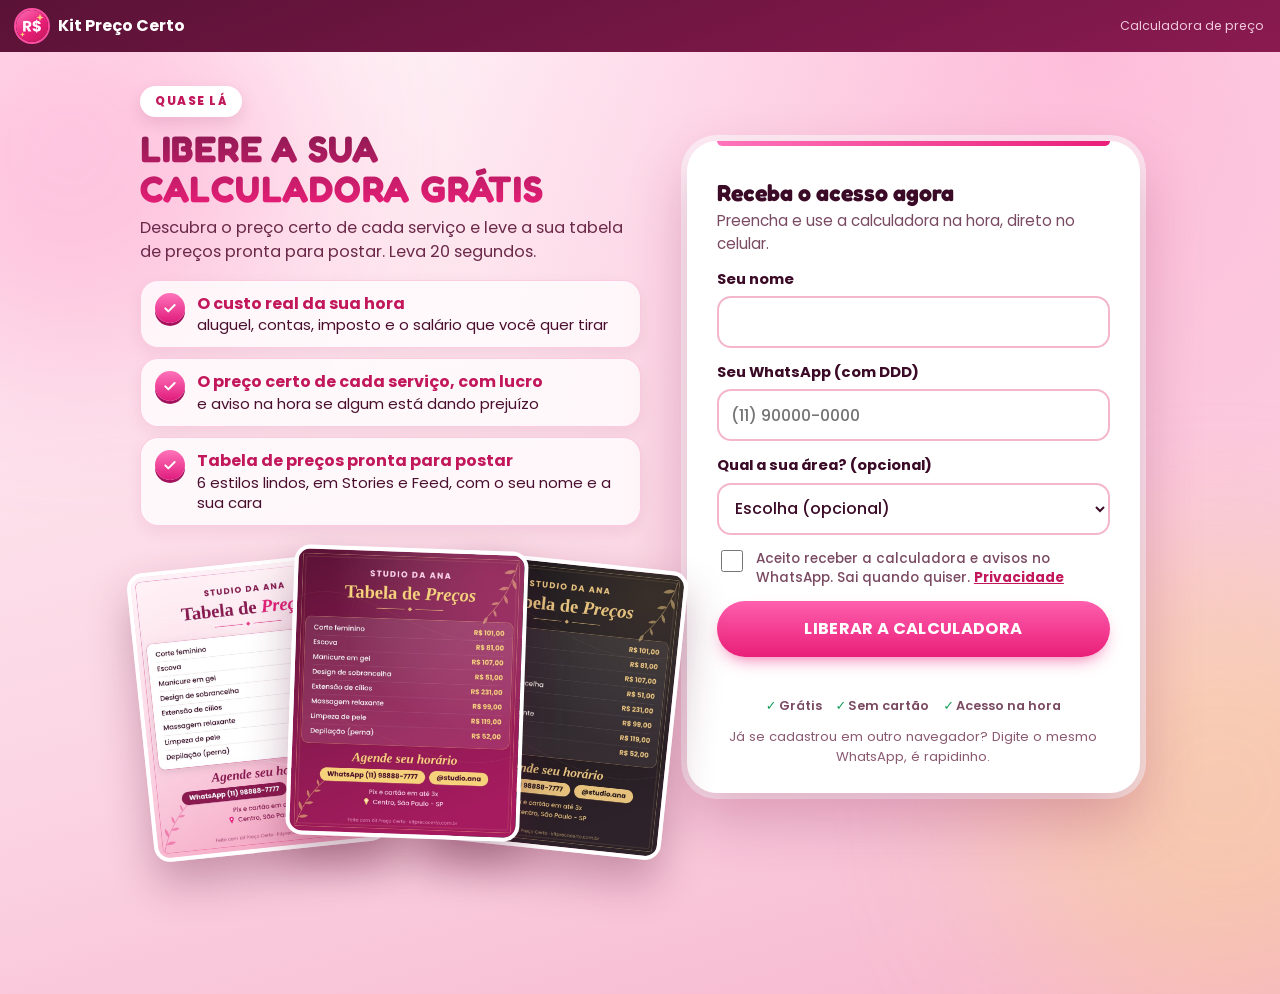
==== commit 2d39162b: "Tabelas de exemplo geradas pela propria calculadora (formato Feed), sem servicos borrados Co-Authore" ====
--- a/calculadora.html
+++ b/calculadora.html
@@ -251,8 +251,8 @@
 <li><i><svg viewBox="0 0 24 24" aria-hidden="true"><path d="M5 12.5l4.5 4.5L19 7.5"/></svg></i><span><b>O preço certo de cada serviço, com lucro</b>e aviso na hora se algum está dando prejuízo</span></li>
 <li><i><svg viewBox="0 0 24 24" aria-hidden="true"><path d="M5 12.5l4.5 4.5L19 7.5"/></svg></i><span><b>Tabela de preços pronta para postar</b>6 estilos lindos, em Stories e Feed, com o seu nome e a sua cara</span></li>
 </ul>
-<div class="gt"><div class="th"><img src="tab-rosa.jpg?v=4" alt="" width="50" height="76"><img src="tab-vinho.jpg?v=4" alt="" width="50" height="76"><img src="tab-lilas.jpg?v=4" alt="" width="50" height="76"><img src="tab-verde.jpg?v=4" alt="" width="50" height="76"></div><span>Veja como sua tabela<br>vai ficar linda</span></div>
-<div class="gd" aria-hidden="true"><img src="tab-rosa.jpg?v=4" alt=""><img src="tab-vinho.jpg?v=4" alt=""><img src="tab-preto.jpg?v=4" alt=""><img src="tab-lilas.jpg?v=4" alt=""></div>
+<div class="gt"><div class="th"><img src="tab-rosa.jpg?v=5" alt="" width="50" height="62"><img src="tab-vinho.jpg?v=5" alt="" width="50" height="62"><img src="tab-lilas.jpg?v=5" alt="" width="50" height="62"><img src="tab-verde.jpg?v=5" alt="" width="50" height="62"></div><span>Veja como sua tabela<br>vai ficar linda</span></div>
+<div class="gd" aria-hidden="true"><img src="tab-rosa.jpg?v=5" alt=""><img src="tab-vinho.jpg?v=5" alt=""><img src="tab-preto.jpg?v=5" alt=""><img src="tab-lilas.jpg?v=5" alt=""></div>
 </div>
 <div class="gc">
 <h2>Receba o acesso agora</h2>
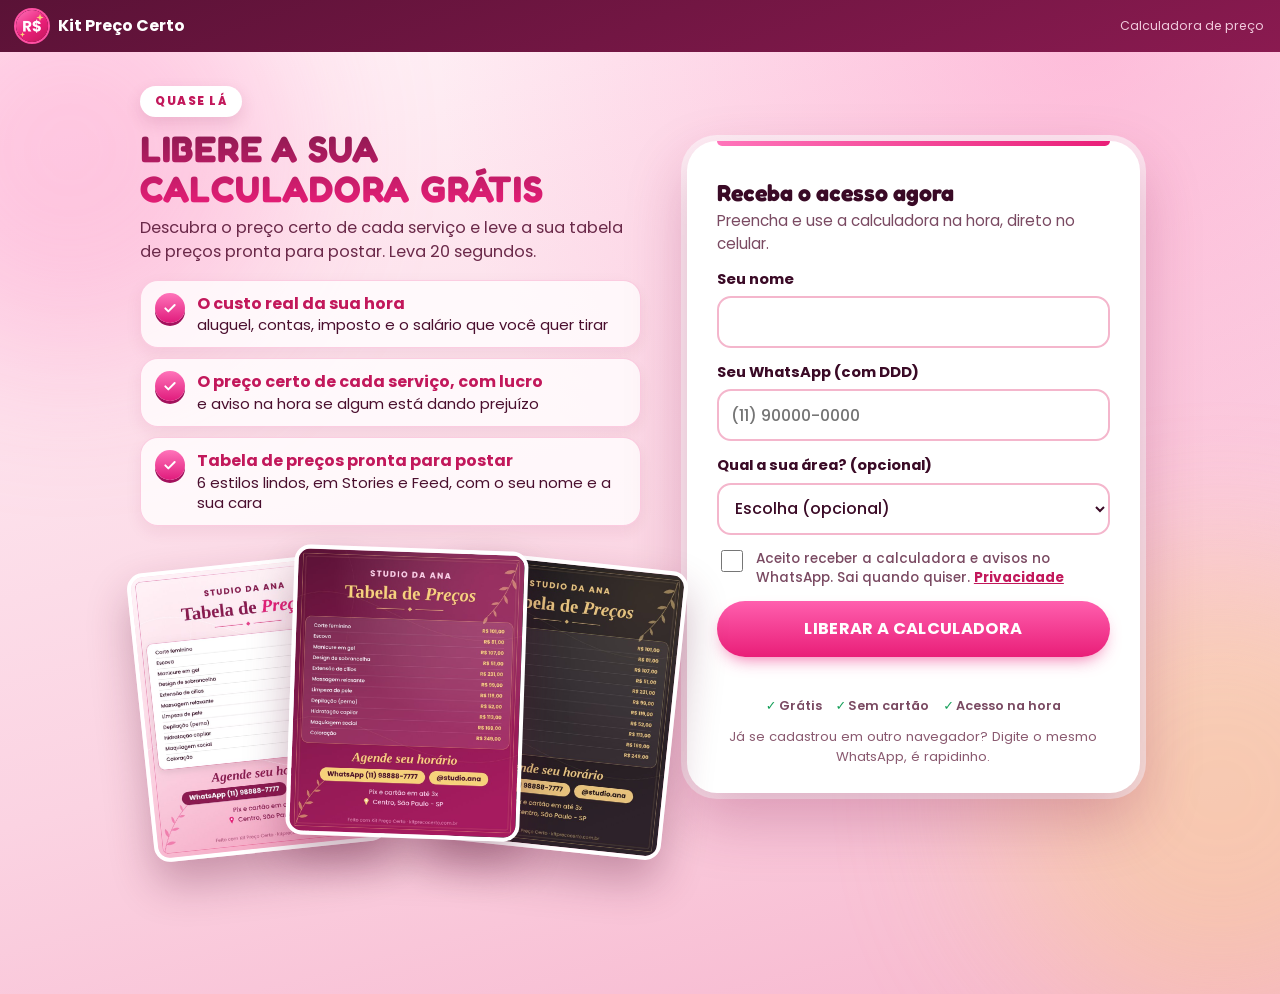
==== commit d9522a59: "Tabelas de exemplo com 11 servicos e aviso de que os servicos nao sao fixos Co-Authored-By: Claude S" ====
--- a/calculadora.html
+++ b/calculadora.html
@@ -251,8 +251,8 @@
 <li><i><svg viewBox="0 0 24 24" aria-hidden="true"><path d="M5 12.5l4.5 4.5L19 7.5"/></svg></i><span><b>O preço certo de cada serviço, com lucro</b>e aviso na hora se algum está dando prejuízo</span></li>
 <li><i><svg viewBox="0 0 24 24" aria-hidden="true"><path d="M5 12.5l4.5 4.5L19 7.5"/></svg></i><span><b>Tabela de preços pronta para postar</b>6 estilos lindos, em Stories e Feed, com o seu nome e a sua cara</span></li>
 </ul>
-<div class="gt"><div class="th"><img src="tab-rosa.jpg?v=5" alt="" width="50" height="62"><img src="tab-vinho.jpg?v=5" alt="" width="50" height="62"><img src="tab-lilas.jpg?v=5" alt="" width="50" height="62"><img src="tab-verde.jpg?v=5" alt="" width="50" height="62"></div><span>Veja como sua tabela<br>vai ficar linda</span></div>
-<div class="gd" aria-hidden="true"><img src="tab-rosa.jpg?v=5" alt=""><img src="tab-vinho.jpg?v=5" alt=""><img src="tab-preto.jpg?v=5" alt=""><img src="tab-lilas.jpg?v=5" alt=""></div>
+<div class="gt"><div class="th"><img src="tab-rosa.jpg?v=6" alt="" width="50" height="62"><img src="tab-vinho.jpg?v=6" alt="" width="50" height="62"><img src="tab-lilas.jpg?v=6" alt="" width="50" height="62"><img src="tab-verde.jpg?v=6" alt="" width="50" height="62"></div><span>Veja como sua tabela<br>vai ficar linda</span></div>
+<div class="gd" aria-hidden="true"><img src="tab-rosa.jpg?v=6" alt=""><img src="tab-vinho.jpg?v=6" alt=""><img src="tab-preto.jpg?v=6" alt=""><img src="tab-lilas.jpg?v=6" alt=""></div>
 </div>
 <div class="gc">
 <h2>Receba o acesso agora</h2>
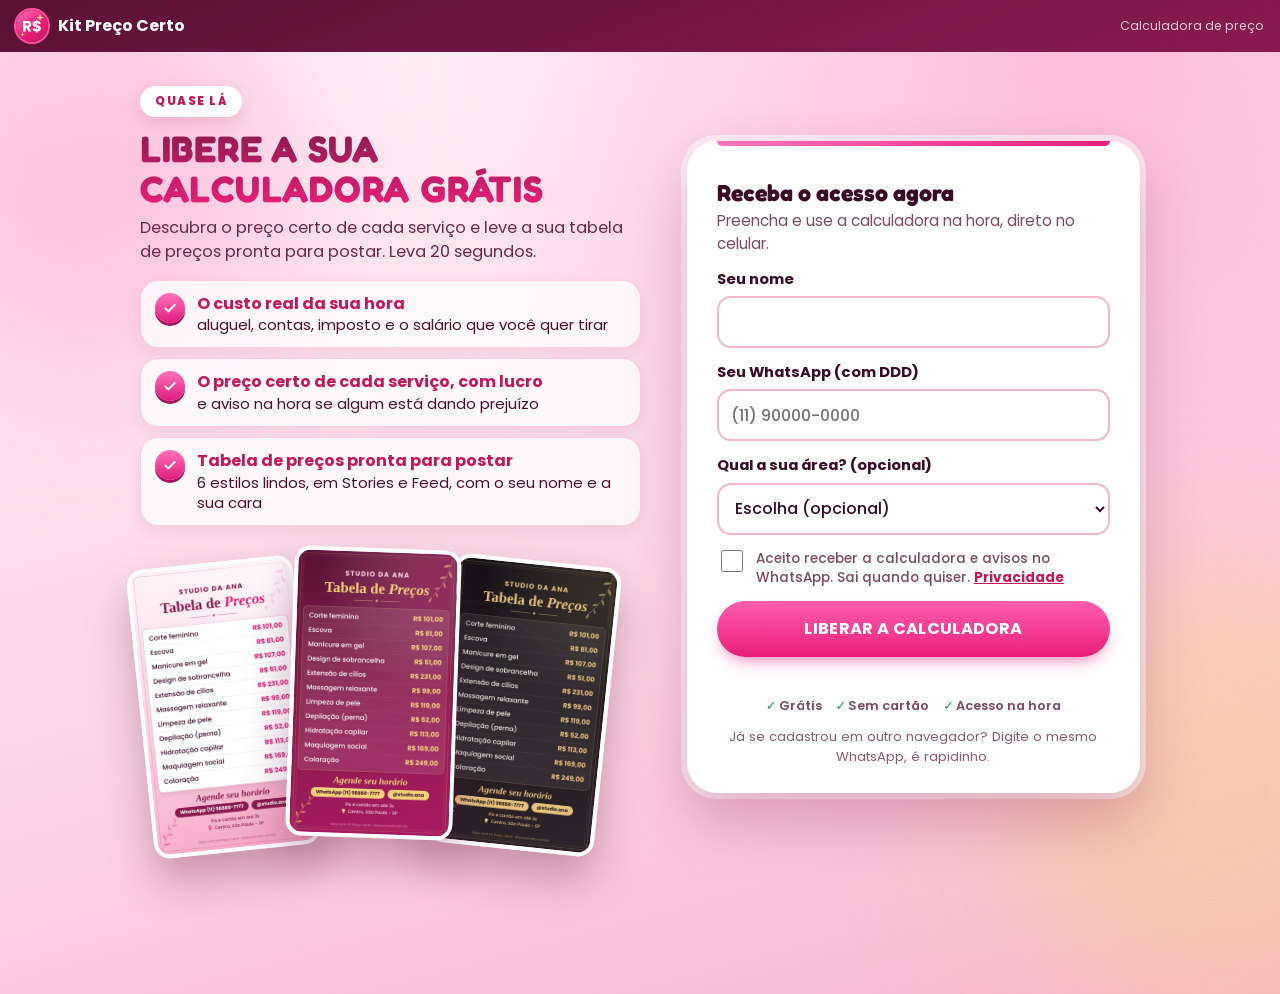
==== commit 57d4c076: "Tabelas de exemplo em formato Stories com 11 servicos (letra maior e legivel) Co-Authored-By: Claude" ====
--- a/calculadora.html
+++ b/calculadora.html
@@ -251,8 +251,8 @@
 <li><i><svg viewBox="0 0 24 24" aria-hidden="true"><path d="M5 12.5l4.5 4.5L19 7.5"/></svg></i><span><b>O preço certo de cada serviço, com lucro</b>e aviso na hora se algum está dando prejuízo</span></li>
 <li><i><svg viewBox="0 0 24 24" aria-hidden="true"><path d="M5 12.5l4.5 4.5L19 7.5"/></svg></i><span><b>Tabela de preços pronta para postar</b>6 estilos lindos, em Stories e Feed, com o seu nome e a sua cara</span></li>
 </ul>
-<div class="gt"><div class="th"><img src="tab-rosa.jpg?v=6" alt="" width="50" height="62"><img src="tab-vinho.jpg?v=6" alt="" width="50" height="62"><img src="tab-lilas.jpg?v=6" alt="" width="50" height="62"><img src="tab-verde.jpg?v=6" alt="" width="50" height="62"></div><span>Veja como sua tabela<br>vai ficar linda</span></div>
-<div class="gd" aria-hidden="true"><img src="tab-rosa.jpg?v=6" alt=""><img src="tab-vinho.jpg?v=6" alt=""><img src="tab-preto.jpg?v=6" alt=""><img src="tab-lilas.jpg?v=6" alt=""></div>
+<div class="gt"><div class="th"><img src="tab-rosa.jpg?v=7" alt="" width="50" height="76"><img src="tab-vinho.jpg?v=7" alt="" width="50" height="76"><img src="tab-lilas.jpg?v=7" alt="" width="50" height="76"><img src="tab-verde.jpg?v=7" alt="" width="50" height="76"></div><span>Veja como sua tabela<br>vai ficar linda</span></div>
+<div class="gd" aria-hidden="true"><img src="tab-rosa.jpg?v=7" alt=""><img src="tab-vinho.jpg?v=7" alt=""><img src="tab-preto.jpg?v=7" alt=""><img src="tab-lilas.jpg?v=7" alt=""></div>
 </div>
 <div class="gc">
 <h2>Receba o acesso agora</h2>
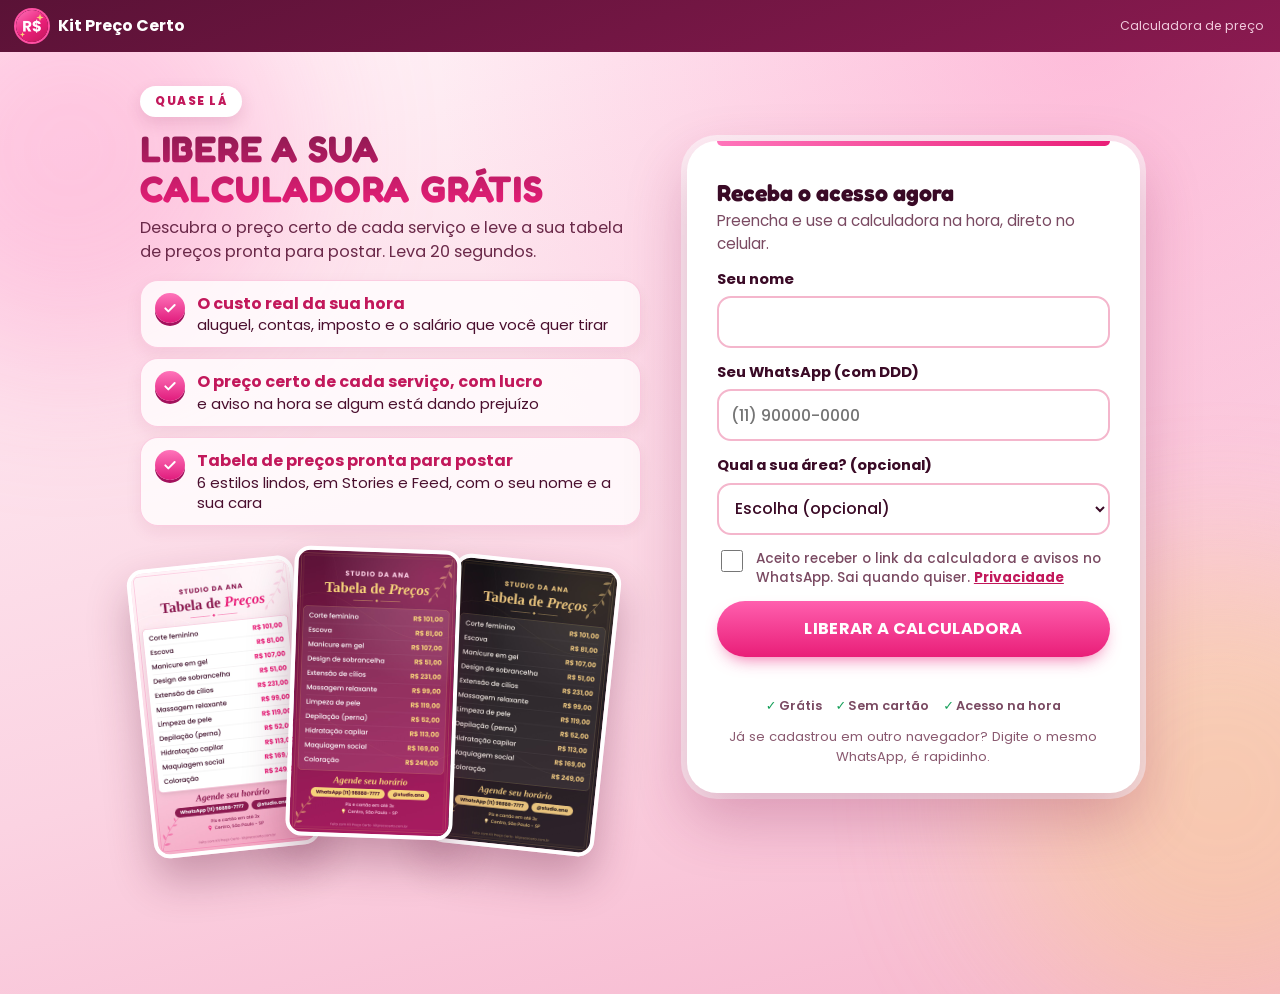
==== commit 67ec72e1: "Textos do formulario: 'Use a calculadora gratis agora', 'Quero usar a calculadora', link em vez de c" ====
--- a/calculadora.html
+++ b/calculadora.html
@@ -261,7 +261,7 @@
 <label for="gn">Seu nome</label><input class="in" id="gn" name="nome" type="text" autocomplete="given-name" maxlength="60">
 <label for="gz">Seu WhatsApp (com DDD)</label><input class="in" id="gz" name="zap" type="tel" inputmode="tel" autocomplete="tel" placeholder="(11) 90000-0000">
 <label for="ga">Qual a sua área? (opcional)</label><select class="in" id="ga" name="area"><option value="">Escolha (opcional)</option><option>Unhas</option><option>Cabelo</option><option>Sobrancelha</option><option>Cílios</option><option>Maquiagem</option><option>Estética</option><option>Massagem</option><option>Outra área</option></select>
-<div class="chk"><input id="go" name="ok" type="checkbox"><label for="go">Aceito receber a calculadora e avisos no WhatsApp. Sai quando quiser. <a href="privacidade.html" target="_blank" rel="noopener">Privacidade</a></label></div>
+<div class="chk"><input id="go" name="ok" type="checkbox"><label for="go">Aceito receber o link da calculadora e avisos no WhatsApp. Sai quando quiser. <a href="privacidade.html" target="_blank" rel="noopener">Privacidade</a></label></div>
 <button class="btn" type="submit" id="gb">Liberar a calculadora</button>
 <div class="err" id="ge" role="alert"></div>
 </form>
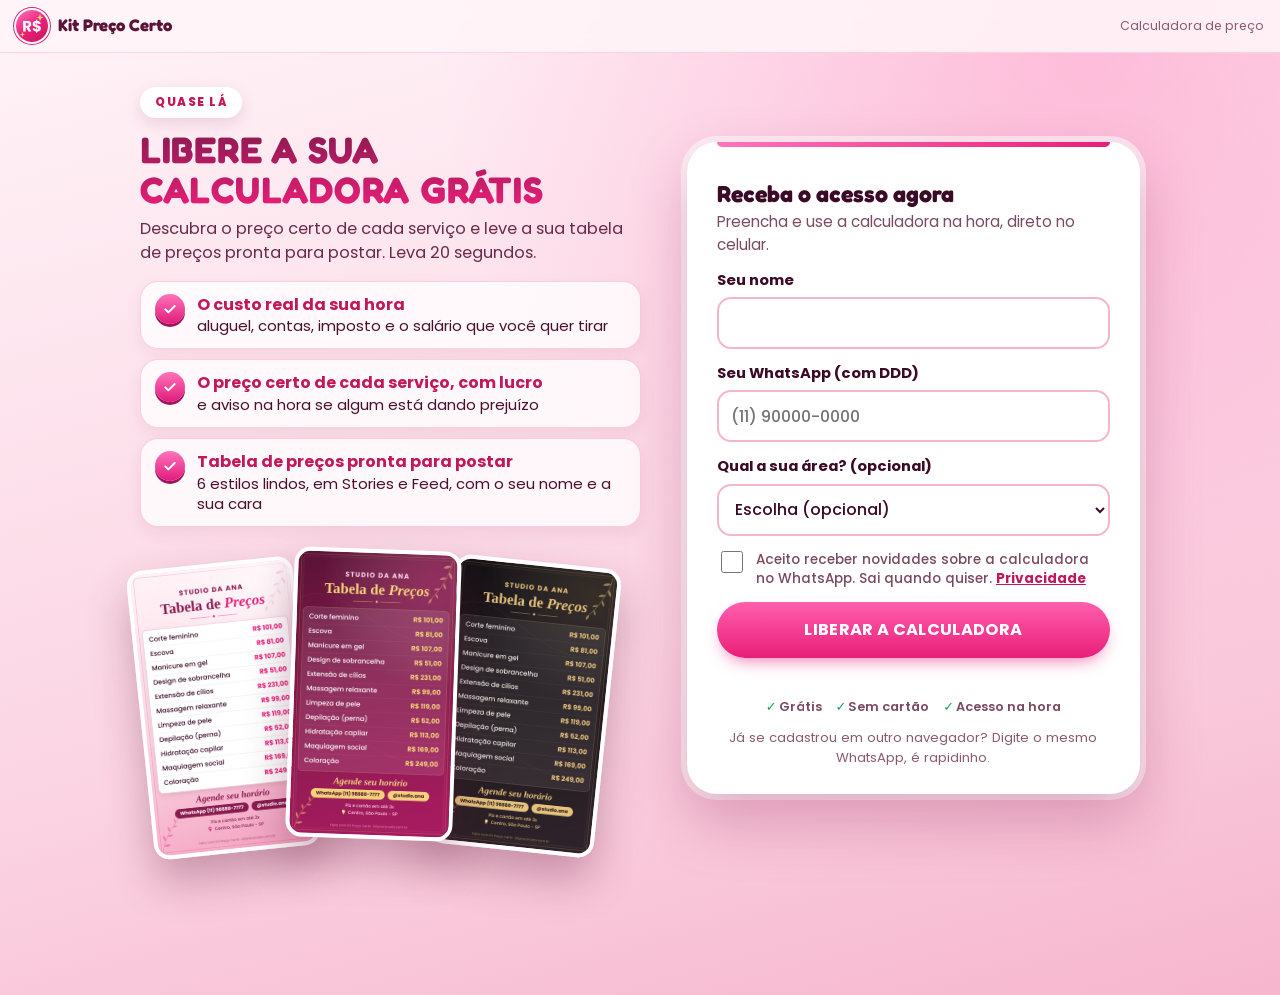
==== commit b0073eec: "Fluxo simples: formulario leva direto para a calculadora (vazia), visual do site, passo 3 com estilo" ====
--- a/calculadora.html
+++ b/calculadora.html
@@ -185,6 +185,42 @@
 .btn.o.btn.btn{background:#fff;color:#C2185B;border:1.5px solid #C2185B;box-shadow:none}
 .btn.g.btn.btn{background:none;border:0;box-shadow:none;color:var(--mut);text-transform:none;letter-spacing:0;font-weight:500;min-height:40px;text-decoration:underline}
 .btn[data-go]:after{content:"→";font-size:1.1em;line-height:1}
+
+/* ===== v4: visual igual ao site principal ===== */
+html{background:radial-gradient(circle at 85% 4%,rgba(255,79,163,.28),transparent 45%),linear-gradient(165deg,#fff4f8 0%,#fbd3e2 62%,#f4a7c3 120%) no-repeat;min-height:100%}
+body{background:transparent}
+body::before,body::after{display:none}
+.top{background:rgba(255,244,248,.9);-webkit-backdrop-filter:blur(8px);backdrop-filter:blur(8px);border-bottom:1px solid rgba(233,30,120,.15)}
+.top b{color:#5a1236;font-family:var(--disp);font-size:1.05rem;font-weight:700}
+.top span{color:#8a5a70}
+.top img{box-shadow:0 0 0 2px #fff,0 0 0 3px #E91E78}
+main{max-width:620px;padding:14px 16px 24px}
+.kick{display:block;width:fit-content;margin:4px auto 10px;font:800 .7rem Poppins,sans-serif;letter-spacing:.13em;text-transform:uppercase;color:#C2185B;background:#fff;border-radius:999px;padding:6px 14px;box-shadow:0 6px 16px rgba(138,26,80,.14)}
+.step>h1{margin:0 0 6px!important;padding:0!important;background:none!important;-webkit-text-fill-color:#5a1236!important;color:#5a1236!important;text-shadow:none!important;filter:none!important;text-transform:none!important;letter-spacing:0!important;text-align:center;font:700 clamp(1.55rem,7vw,2rem)/1.1 Fredoka,Poppins,sans-serif!important}
+.step>h1+.lead{margin:0 0 14px!important;padding:0!important;background:none!important;color:#6b2a4a!important;text-align:center;font-size:.95rem!important;line-height:1.45}
+.welcome{position:relative;margin:0 0 16px;padding:16px 46px 16px 16px;border-radius:22px;color:#fff;background:radial-gradient(circle at 92% 0,rgba(255,79,163,.5),transparent 55%),linear-gradient(160deg,#5a1236,#8a1a50 70%,#c2185b 140%);box-shadow:0 14px 30px rgba(90,18,54,.3)}
+.welcome[hidden]{display:none}
+.welcome .wk{display:inline-block;font:800 .66rem Poppins,sans-serif;letter-spacing:.12em;text-transform:uppercase;background:#f6d27a;color:#4a0f2e;border-radius:999px;padding:4px 11px}
+.welcome b{display:block;margin:6px 0 0;font:700 1.9rem/1.05 "Dancing Script","Segoe Script",cursive;color:#ffe08a}
+.welcome p{margin:4px 0 0;font-size:.88rem;line-height:1.4;color:#FFD3E8}
+#wclose{position:absolute;right:10px;top:10px;width:32px;height:32px;border:0;border-radius:50%;background:rgba(255,255,255,.16);color:#fff;font-size:1.2rem;line-height:1;cursor:pointer}
+.demo.btn.btn.btn{width:fit-content;margin:-4px auto 12px;justify-content:center}
+.banner.warn{background:#FFF3C4;border:1px solid #E8D48A}
+.banner.warn[hidden]{display:none}
+.themes{display:flex;flex-wrap:wrap;justify-content:center;gap:10px;margin:2px 0 4px}
+.themes button,.themes button.on{border:0;background:none;padding:0;width:auto;font-size:0;line-height:0;cursor:pointer;display:block;box-shadow:none;border-radius:50%}
+.themes button i{display:block;width:38px;height:38px;border-radius:50%;box-shadow:0 0 0 2px #fff,0 0 0 3px #e9b6cb;transition:transform .2s,box-shadow .2s}
+.themes button.on i{transform:scale(1.18);box-shadow:0 0 0 2px #fff,0 0 0 4px #E91E78}
+.tname{margin:8px 0 10px;text-align:center;font-weight:700;font-size:.92rem;color:#8a1a50}
+.pvnote{margin:0 auto 10px;max-width:360px;text-align:center;font-size:.85rem;color:#6b2a4a;background:#FFF0C2;border:1px dashed #c9961a;border-radius:14px;padding:9px 12px;line-height:1.35}
+.pvnote[hidden]{display:none}
+.swipe{margin:-2px 0 14px;text-align:center;font-size:.78rem;color:#8a5a70}
+.bonus{background:linear-gradient(180deg,#fffbe8,#FFF0C2);border:1.5px dashed #c9961a;text-align:left}
+.btag{display:inline-block;font:800 .66rem Poppins,sans-serif;letter-spacing:.1em;text-transform:uppercase;background:#5a1236;color:#fff;border-radius:999px;padding:4px 11px}
+.bonus .bh{margin:8px 0 4px;font:700 1.3rem Fredoka,Poppins,sans-serif;color:#3a0a26}
+.bonus p{margin:0 0 12px;font-size:.92rem;color:#6b2a4a}
+.tbl td.emp{white-space:normal;text-align:left;font-weight:400;color:#7A4A62;border:0;padding-left:0}
+#dl.btn.btn.btn.btn{background:linear-gradient(180deg,#8a1a50,#5a1236);color:#fff;box-shadow:0 8px 18px -8px rgba(90,18,54,.7)}
 </style><script>try{if(/[?&]ignorar=1/.test(location.search))localStorage.setItem("umami.disabled","1");if(/[?&]ignorar=0/.test(location.search))localStorage.removeItem("umami.disabled")}catch(e){}</script>
 <script defer src="https://stats.kitprecocerto.com.br/script.js" data-website-id="849c7c60-d34a-4f54-abd3-b72d5e8b705a"></script>
 </head><body>
@@ -261,7 +297,7 @@
 <label for="gn">Seu nome</label><input class="in" id="gn" name="nome" type="text" autocomplete="given-name" maxlength="60">
 <label for="gz">Seu WhatsApp (com DDD)</label><input class="in" id="gz" name="zap" type="tel" inputmode="tel" autocomplete="tel" placeholder="(11) 90000-0000">
 <label for="ga">Qual a sua área? (opcional)</label><select class="in" id="ga" name="area"><option value="">Escolha (opcional)</option><option>Unhas</option><option>Cabelo</option><option>Sobrancelha</option><option>Cílios</option><option>Maquiagem</option><option>Estética</option><option>Massagem</option><option>Outra área</option></select>
-<div class="chk"><input id="go" name="ok" type="checkbox"><label for="go">Aceito receber o link da calculadora e avisos no WhatsApp. Sai quando quiser. <a href="privacidade.html" target="_blank" rel="noopener">Privacidade</a></label></div>
+<div class="chk"><input id="go" name="ok" type="checkbox"><label for="go">Aceito receber novidades sobre a calculadora no WhatsApp. Sai quando quiser. <a href="privacidade.html" target="_blank" rel="noopener">Privacidade</a></label></div>
 <button class="btn" type="submit" id="gb">Liberar a calculadora</button>
 <div class="err" id="ge" role="alert"></div>
 </form>
@@ -284,19 +320,22 @@
  var b=document.getElementById('gb');b.disabled=true;b.textContent='Liberando...';
  try{fetch(URL_,{method:'POST',mode:'no-cors',headers:{'Content-Type':'text/plain'},body:JSON.stringify({nome:nome,whatsapp:zap,area:f.elements.area.value,consentimento:true,origem:origem,data:new Date().toISOString()}),keepalive:true});}catch(x){}
  try{localStorage.setItem('kpc_ok','1');}catch(x){}
- setTimeout(function(){document.documentElement.className=document.documentElement.className.replace(/\s*\block\b/,'');window.scrollTo(0,0);},350);
+ setTimeout(function(){document.documentElement.className=document.documentElement.className.replace(/\s*\block\b/,'');window.scrollTo(0,0);if(window.kpcWelcome)window.kpcWelcome();},350);
 });
 })();</script>
 <main>
+<div class="welcome" id="welcome" hidden><span class="wk">✓ Acesso liberado</span><b>Bora acertar os seus preços</b><p>São 3 passos e leva uns 10 minutos. Seus números ficam só neste celular.</p><button type="button" id="wclose" aria-label="Fechar">×</button></div>
 <div class="banner" id="inapp" style="display:none;background:#FFF3C4;border:1px solid #E8D48A"><b>✨ Truque de 5 segundos</b><br>Toque nos <b>3 pontinhos ⋮</b> lá em cima e escolha <b>“Abrir no navegador”</b>. Assim você consegue salvar a tabela na galeria e seus números ficam guardados. 
 <button class="btn s" id="openchrome" type="button" style="display:none;margin-top:8px">Abrir no Chrome</button>
 <p class="note" style="margin:8px 0 0">Sem pressa: também dá para tirar um print da tabela pronta.</p></div>
 
 <!-- PASSO 1 -->
 <section class="step on" id="s1">
+  <span class="kick">Passo 1 de 3</span>
   <h1>Quanto custa a sua hora</h1>
   <p class="lead">Preencha os campos amarelos. O resultado aparece na hora, aqui embaixo.</p>
-  <div class="banner" id="exban">Os números abaixo são <b>exemplos</b>, só para você ver a conta funcionando.
+  <button class="btn g s demo" id="demo" type="button">Ver um exemplo preenchido</button>
+  <div class="banner" id="exban">Este é um <b>exemplo preenchido</b>, só para você ver a conta funcionando.
     <button class="btn s" id="clear" type="button">Começar com os meus números</button></div>
 
   <div class="card"><h3>Gastos fixos do mês</h3><p class="hint">Não tem algum desses gastos? Deixe <b>0</b>.</p><div id="fixos"></div>
@@ -304,11 +343,11 @@
 
   <div class="card"><h3>Quanto você quer tirar para você</h3>
     <label for="ret">Retirada mensal desejada <small>(seu salário, além dos gastos)</small></label>
-    <div class="pre"><i>R$</i><input class="in" id="ret" inputmode="decimal" autocomplete="off"></div></div>
+    <div class="pre"><i>R$</i><input class="in" id="ret" inputmode="decimal" autocomplete="off" placeholder="Ex.: 3000"></div></div>
 
   <div class="card"><h3>Seu tempo de trabalho</h3>
-    <label for="hd">Horas de atendimento por dia</label><input class="in" id="hd" inputmode="decimal" autocomplete="off">
-    <label for="dias">Dias trabalhados por semana</label><input class="in" id="dias" inputmode="numeric" autocomplete="off">
+    <label for="hd">Horas de atendimento por dia</label><input class="in" id="hd" inputmode="decimal" autocomplete="off" placeholder="Ex.: 6">
+    <label for="dias">Dias trabalhados por semana</label><input class="in" id="dias" inputmode="numeric" autocomplete="off" placeholder="Ex.: 5">
     <label for="ocup">Agenda ocupada <small>(parte das horas com cliente; seja realista, 50 a 80%)</small></label>
     <div class="pc"><input class="in" id="ocup" inputmode="decimal" autocomplete="off"><i>%</i></div></div>
 
@@ -323,8 +362,11 @@
 
 <!-- PASSO 2 -->
 <section class="step" id="s2">
-  <h1>Preço sugerido por serviço</h1>
+  <span class="kick">Passo 2 de 3</span>
+  <h1>Quanto cobrar em cada serviço</h1>
   <p class="lead">Escreva o serviço, o tempo, o material gasto e o que você cobra hoje.</p>
+  <div class="banner warn" id="warn2" hidden>Antes dos serviços, falta o <b>passo 1</b>: o preço depende do custo da sua hora.
+    <button class="btn s" type="button" data-go="1">Ir para o passo 1</button></div>
   <div class="banner" id="exban2">Os serviços abaixo são <b>exemplos</b>. Troque pelos seus ou toque em
     <button class="btn s" id="clear2" type="button">Começar com os meus serviços</button></div>
   <div class="stats">
@@ -345,19 +387,22 @@
 
 <!-- PASSO 3 -->
 <section class="step" id="s3">
-  <h1>Tabela de preços pronta</h1>
-  <p class="lead">Escolha o modelo, preencha o que quiser e salve a imagem para postar. Tudo é opcional.</p>
-  <div class="pvbox"><canvas id="pv" width="540" height="675" aria-label="Prévia da sua tabela de preços"></canvas></div>
+  <span class="kick">Passo 3 de 3</span>
+  <h1>Sua tabela de preços</h1>
+  <p class="lead">Escolha o estilo, veja a prévia e salve a imagem para postar.</p>
+  <div class="themes" id="themes" role="radiogroup" aria-label="Estilo da tabela"></div>
+  <p class="tname" id="tname">Estilo: Rosa</p>
+  <p class="pvnote" id="pvnote" hidden>Prévia com <b>serviços de exemplo</b>. Cadastre os seus no passo 2 e eles aparecem aqui.</p>
+  <div class="pvbox" id="pvbox"><canvas id="pv" width="540" height="675" aria-label="Prévia da sua tabela de preços"></canvas></div>
+  <p class="swipe">Toque nas cores ou deslize a tabela para trocar de estilo</p>
 
   <div class="card">
-    <p class="sec"><b>1</b> Escolha o modelo</p>
-    <div class="themes" id="themes" role="radiogroup" aria-label="Modelo da tabela"></div>
-    <p class="sec" style="margin-top:16px"><b>2</b> Formato</p>
+    <p class="sec"><b>1</b> Formato</p>
     <div class="seg" id="fmts"><button type="button" data-f="s" class="on">Stories (9:16)</button><button type="button" data-f="f">Feed (4:5)</button></div>
   </div>
 
   <div class="card">
-    <p class="sec"><b>3</b> Seus dados <small>(opcional, aparecem na imagem)</small></p>
+    <p class="sec"><b>2</b> <span>Seus dados <small>(opcional, aparecem na imagem)</small></span></p>
     <label for="studio" style="margin-top:6px">Nome do seu studio</label>
     <input class="in txt" id="studio" maxlength="40" autocomplete="off" placeholder="Ex.: Studio da Ana">
     <label for="ig">Instagram</label>
@@ -382,8 +427,16 @@
   <button class="btn o" type="button" id="copy">Copiar texto para o WhatsApp</button>
 
   <div class="card" style="margin-top:14px"><p class="sec" style="margin-top:0">Serviços na tabela</p><table class="tbl" id="tbl"></table></div>
-  <p class="note" style="margin-top:12px">Seus números ficam salvos só neste aparelho. Os valores iniciais da calculadora eram exemplos: confira os seus antes de divulgar.</p>
-  <button class="btn g" type="button" id="reset">Voltar aos exemplos</button>
+
+  <div class="card bonus" id="bonus">
+    <span class="btag">Bônus · para o computador</span>
+    <h2 class="bh">Planilha Excel profissional</h2>
+    <p>Painel com indicadores e gráficos. Você só preenche as células amarelas.</p>
+    <a class="btn" id="dl" href="Calculadora-Preco-Certo.xlsx" download>↓ Baixar a planilha (Excel)</a>
+  </div>
+
+  <p class="note" style="margin-top:12px">Seus números ficam salvos só neste aparelho. Confira os valores antes de divulgar.</p>
+  <button class="btn g" type="button" id="reset">Começar do zero</button>
 </section>
 </main>
 
@@ -401,7 +454,9 @@
  fixos:[['Aluguel / cadeira / espaço',900],['Luz, água, internet',200],['Imposto (ex.: DAS do MEI)',80],['Telefone / aplicativos / agenda',80],['Divulgação (anúncios, cartões etc.)',100],['Reposição de equipamentos',120],['Outros gastos fixos (some tudo aqui)',0]].map(function(x){return {l:x[0],v:x[1]};}),
  ret:5000,hd:6,dias:5,ocup:65,card:4,res:10,studio:'',
  sv:[['Corte feminino',60,10,105],['Manicure em gel',60,15,90]].map(function(x,i){return {n:x[0],t:x[1],m:x[2],p:x[3],x:i+1};})};}
-var S; try{S=JSON.parse(localStorage.getItem(KEY));}catch(e){} if(!S||!S.fixos||!S.sv)S=ex();
+function empty(){var e=ex();e.ex=false;e.demo=false;e.fixos.forEach(function(f){f.v='';});e.ret='';e.hd='';e.dias='';e.ocup=65;e.card=4;e.res=10;e.sv=[{n:'',t:'',m:'',p:''}];return e;}
+var PHF=['900','200','80','80','100','120','0'];
+var S; try{S=JSON.parse(localStorage.getItem(KEY));}catch(e){} if(!S||!S.fixos||!S.sv||(S.ex&&!S.demo))S=empty();
 function save(){try{localStorage.setItem(KEY,JSON.stringify(S));}catch(e){}}
 function num(v){if(v===''||v==null)return NaN; if(typeof v==='number')return v; v=String(v).trim().replace(/[^\d,.\-]/g,''); if(v.indexOf(',')>-1)v=v.replace(/\./g,'').replace(',','.'); return parseFloat(v);}
 function n0(v){var x=num(v);return isNaN(x)?0:x;}
@@ -432,7 +487,7 @@
 var FIX_IDS=[];
 function buildFixos(){
   var h='';
-  S.fixos.forEach(function(f,i){h+='<label for="f'+i+'">'+esc(f.l)+'</label><div class="pre"><i>R$</i><input class="in" id="f'+i+'" data-i="'+i+'" inputmode="decimal" autocomplete="off" value="'+esc(fmt(f.v))+'"></div>';});
+  S.fixos.forEach(function(f,i){h+='<label for="f'+i+'">'+esc(f.l)+'</label><div class="pre"><i>R$</i><input class="in" id="f'+i+'" data-i="'+i+'" inputmode="decimal" autocomplete="off" placeholder="Ex.: '+(PHF[i]||'0')+'" value="'+esc(fmt(f.v))+'"></div>';});
   $('fixos').innerHTML=h;
 }
 function fillTop(){
@@ -449,9 +504,9 @@
   S.sv.forEach(function(s,i){
     h+='<div class="svc" data-i="'+i+'"><button class="btn g s rm" type="button" data-rm="'+i+'">Remover</button>'
      +'<label style="margin-top:0">Serviço'+(s.x?' <span class="extag">exemplo '+s.x+'</span>':'')+'</label><input class="in txt" data-f="n" placeholder="Ex.: Esmaltação em gel" maxlength="60" value="'+esc(s.n||'')+'">'
-     +'<div class="g3"><div><label>Tempo (min)</label><input class="in" data-f="t" inputmode="numeric" value="'+esc(fmt(s.t))+'"></div>'
-     +'<div><label>Material</label><div class="pre"><i>R$</i><input class="in" data-f="m" inputmode="decimal" value="'+esc(fmt(s.m))+'"></div></div>'
-     +'<div><label>Cobro hoje</label><div class="pre"><i>R$</i><input class="in" data-f="p" inputmode="decimal" value="'+esc(fmt(s.p))+'"></div></div></div>'
+     +'<div class="g3"><div><label>Tempo (min)</label><input class="in" data-f="t" inputmode="numeric" placeholder="60" value="'+esc(fmt(s.t))+'"></div>'
+     +'<div><label>Material</label><div class="pre"><i>R$</i><input class="in" data-f="m" inputmode="decimal" placeholder="15" value="'+esc(fmt(s.m))+'"></div></div>'
+     +'<div><label>Cobro hoje</label><div class="pre"><i>R$</i><input class="in" data-f="p" inputmode="decimal" placeholder="100" value="'+esc(fmt(s.p))+'"></div></div></div>'
      +'<div class="res"><div><small>Preço sugerido</small><strong data-o="sug">R$ 0</strong></div><span class="badge" data-o="bd"></span></div>'
      +'<div class="lucro" data-o="lc"></div></div>';
   });
@@ -472,12 +527,12 @@
 });
 
 function clearAll(){
-  S.ex=false; S.fixos.forEach(function(f){f.v='';}); S.ret='';S.hd=8;S.dias=5;S.ocup=65;S.card=4;S.res=10;
-  S.sv=[{n:'',t:'',m:'',p:''}]; buildFixos();fillTop();buildSvcs();update();window.scrollTo(0,0);
-}
+  var cfg=S.cfg; S=empty(); if(cfg)S.cfg=cfg; buildFixos();fillTop();buildSvcs();update();window.scrollTo(0,0);
+}
+$('demo').addEventListener('click',function(){var cfg=S.cfg;S=ex();S.demo=true;if(cfg)S.cfg=cfg;buildFixos();fillTop();buildSvcs();update();window.scrollTo(0,0);toast('Exemplo carregado');});
 $('clear').addEventListener('click',clearAll);
 $('clear2').addEventListener('click',function(){clearAll();go(1);toast('Comece pelos seus gastos fixos');});
-$('reset').addEventListener('click',function(){if(confirm('Voltar aos exemplos? Seus números atuais serão apagados deste aparelho.')){S=ex();LOGO=null;buildFixos();fillTop();buildSvcs();buildThemes();update();go(1);}});
+$('reset').addEventListener('click',function(){if(confirm('Começar do zero? Seus números atuais serão apagados deste aparelho.')){S=empty();LOGO=null;buildFixos();fillTop();buildSvcs();buildThemes();update();go(1);}});
 
 /* Atualiza tudo */
 function update(){
@@ -485,7 +540,7 @@
   $('totfix').textContent=brl(c.tf);
   $('ch').textContent=brl(c.ch);
   $('chd').textContent=c.hv>0?('Você tem cerca de '+c.hv.toLocaleString('pt-BR',{maximumFractionDigits:1})+' horas vendáveis por mês. Cada hora precisa render isso para cobrir seus gastos e a sua retirada.'):'Preencha as horas, os dias e a agenda ocupada para calcular.';
-  $('exban').style.display=S.ex?'block':'none'; $('exban2').style.display=S.ex?'block':'none';
+  $('exban').style.display=S.ex?'block':'none'; $('exban2').style.display=S.ex?'block':'none'; $('warn2').hidden=c.ch>0;
   $('p-ch').textContent=brl(c.ch,2);
   var n=0,rj=0,pr=0;
   document.querySelectorAll('.svc').forEach(function(card,i){
@@ -500,12 +555,12 @@
   // tabela
   var h='',any=false;
   S.sv.forEach(function(s,i){var r=c.rows[i]; if(!r.ok||isNaN(r.price))return; any=true; h+='<tr><td>'+esc(s.n||('Serviço '+(i+1)))+'</td><td>'+brl(r.price)+'</td></tr>';});
-  $('tbl').innerHTML=any?h:'<tr><td style="border:0;color:#7A4A62">Cadastre seus serviços no passo 2 para ver a tabela aqui.</td></tr>';
+  $('tbl').innerHTML=any?h:'<tr><td colspan="2" class="emp">Cadastre seus serviços no passo 2 para ver a tabela aqui.</td></tr>';
   save();
 }
 
 /* Navegação */
-function go(k){if(k==3)setTimeout(pv,0);
+function go(k){if(k==3)setTimeout(pv,0);var w=$('welcome');if(w)w.hidden=true;
   document.querySelectorAll('.step').forEach(function(s){s.classList.toggle('on',s.id==='s'+k);});
   document.querySelectorAll('.nav button').forEach(function(b){b.classList.toggle('on',b.getAttribute('data-go')==k);});
   window.scrollTo(0,0);
@@ -598,14 +653,17 @@
 }
 function pv(){
   var l=lista(),el=$('pv');if(!el)return;var c=CFG(),W=540,H=c.f==='s'?960:675;el.width=W;el.height=H;var g=el.getContext('2d');
-  if(!l.length){g.fillStyle='#fff';g.fillRect(0,0,W,H);g.fillStyle='#7A4A62';g.font='500 18px Poppins, sans-serif';g.textAlign='center';g.fillText('Cadastre seus serviços no passo 2',W/2,H/2);return;}
+  var demo=!l.length;if(demo)l=SAMPLE;$('pvnote').hidden=!demo;
   g.drawImage(draw(l),0,0,W,H);
 }
+var SAMPLE=[['Corte feminino',101],['Escova',81],['Manicure em gel',107],['Design de sobrancelha',51],['Extensão de cílios',231],['Massagem relaxante',99],['Limpeza de pele',119],['Depilação (perna)',52]].map(function(x){return {n:x[0],p:x[1]};});
 var pvT=null;function pvSoon(){clearTimeout(pvT);pvT=setTimeout(pv,120);}
 function fontsReady(cb){var f=function(){cb();};if(document.fonts&&document.fonts.load){Promise.all([document.fonts.load('700 40px Poppins'),document.fonts.load('500 40px Poppins'),document.fonts.load('600 40px Poppins'),document.fonts.load('700 60px "Dancing Script"'),document.fonts.load('600 60px "Playfair Display"'),document.fonts.load('italic 600 60px "Playfair Display"')]).then(f,f);}else f();}
-function buildThemes(){var c=CFG(),h='';Object.keys(THEMES).forEach(function(k){var T=THEMES[k];h+='<button type="button" role="radio" data-t="'+k+'" aria-checked="'+(c.t===k)+'" class="'+(c.t===k?'on':'')+'"><i style="background:linear-gradient(135deg,'+T.bg[0]+','+T.bg[2]+');box-shadow:inset 0 0 0 3px '+T.accent+'"></i>'+T.n+'</button>';});$('themes').innerHTML=h;
+function buildThemes(){var c=CFG(),h='';Object.keys(THEMES).forEach(function(k){var T=THEMES[k];h+='<button type="button" role="radio" data-t="'+k+'" aria-checked="'+(c.t===k)+'" class="'+(c.t===k?'on':'')+'"><i style="background:linear-gradient(135deg,'+T.bg[1]+','+T.accent+')"></i>'+T.n+'</button>';});$('themes').innerHTML=h;$('tname').textContent='Estilo: '+(THEMES[c.t]||THEMES.rosa).n;
   [].forEach.call($('fmts').children,function(b){b.classList.toggle('on',b.getAttribute('data-f')===c.f);});
   $('ig').value=c.ig||'';$('zap').value=c.zap||'';$('frase').value=c.frase||'';$('pag').value=c.pag||'';$('obs').value=c.obs||'';$('ad').value=c.ad||'';}
+$('pvbox').addEventListener('touchstart',function(e){$('pvbox')._x=e.touches[0].clientX;},{passive:true});
+$('pvbox').addEventListener('touchend',function(e){var x0=$('pvbox')._x;if(x0==null)return;$('pvbox')._x=null;var dx=e.changedTouches[0].clientX-x0;if(Math.abs(dx)<45)return;var ks=Object.keys(THEMES),i=ks.indexOf(CFG().t);i=(i+(dx<0?1:-1)+ks.length)%ks.length;CFG().t=ks[i];save();buildThemes();pv();},{passive:true});
 $('themes').addEventListener('click',function(e){var b=e.target.closest('[data-t]');if(!b)return;CFG().t=b.getAttribute('data-t');save();buildThemes();pv();});
 $('fmts').addEventListener('click',function(e){var b=e.target.closest('[data-f]');if(!b)return;CFG().f=b.getAttribute('data-f');save();buildThemes();pv();});
 [['ig','ig'],['zap','zap'],['ad','ad'],['frase','frase'],['pag','pag'],['obs','obs']].forEach(function(p){$(p[0]).addEventListener('input',function(){var v=this.value;if(p[0]==='ig'){v=v.replace(/\s/g,'');if(v&&v.charAt(0)!=='@')v='@'+v;}CFG()[p[1]]=v;save();pvSoon();});});
@@ -647,6 +705,10 @@
   if(/Android/i.test(ua)){var b=$('openchrome');b.style.display='inline-block';
     b.onclick=function(){var u=location.host+location.pathname;location.href='intent://'+u+'#Intent;scheme=https;package=com.android.chrome;end';};}
 })();
+(function(){var w=$('welcome');function show(){w.hidden=false;}window.kpcWelcome=show;
+  try{if(/[?&]novo=1/.test(location.search)){show();history.replaceState(null,'',location.pathname);}}catch(e){}
+  $('wclose').addEventListener('click',function(){w.hidden=true;});})();
+$('dl').addEventListener('click',function(){try{if(window.umami&&umami.track)umami.track('bonus');}catch(e){}toast('Baixando a planilha...');});
 buildFixos();fillTop();buildSvcs();buildThemes();update();fontsReady(pv);
 })();
 </script>
